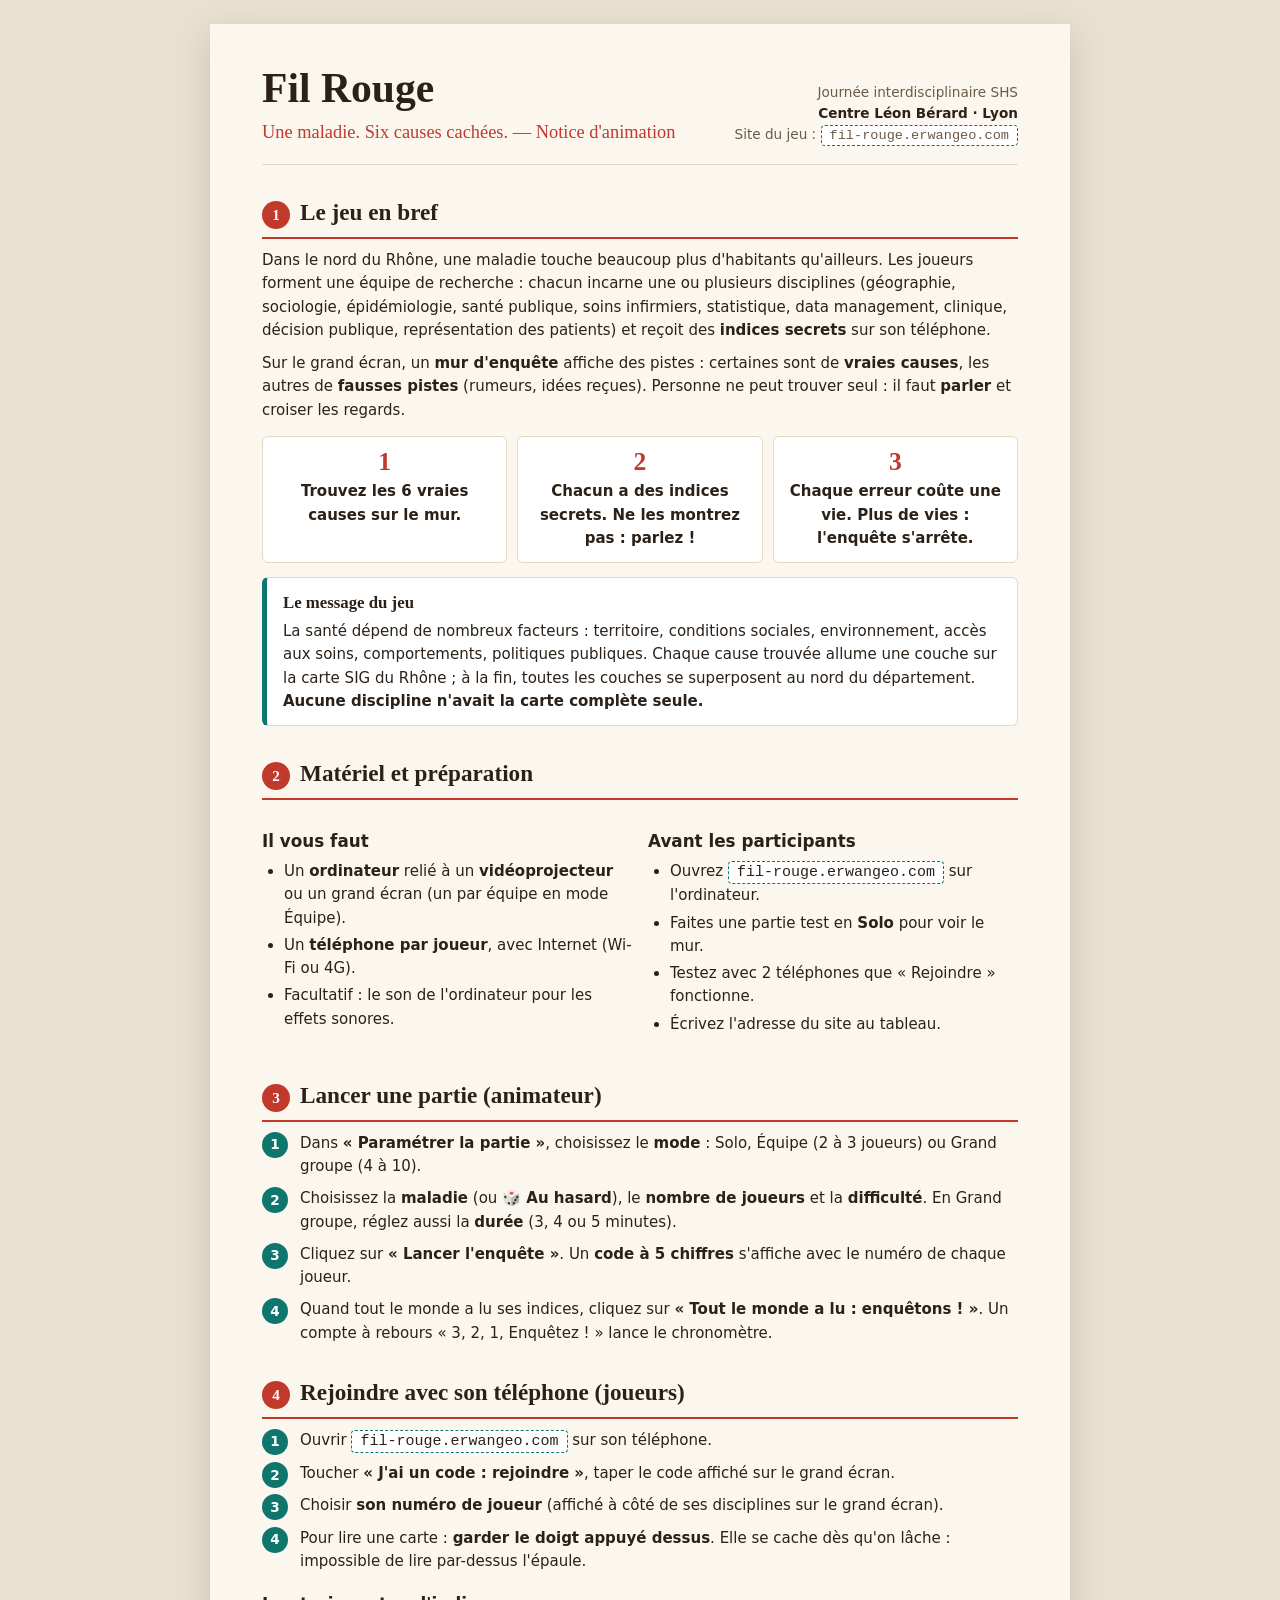
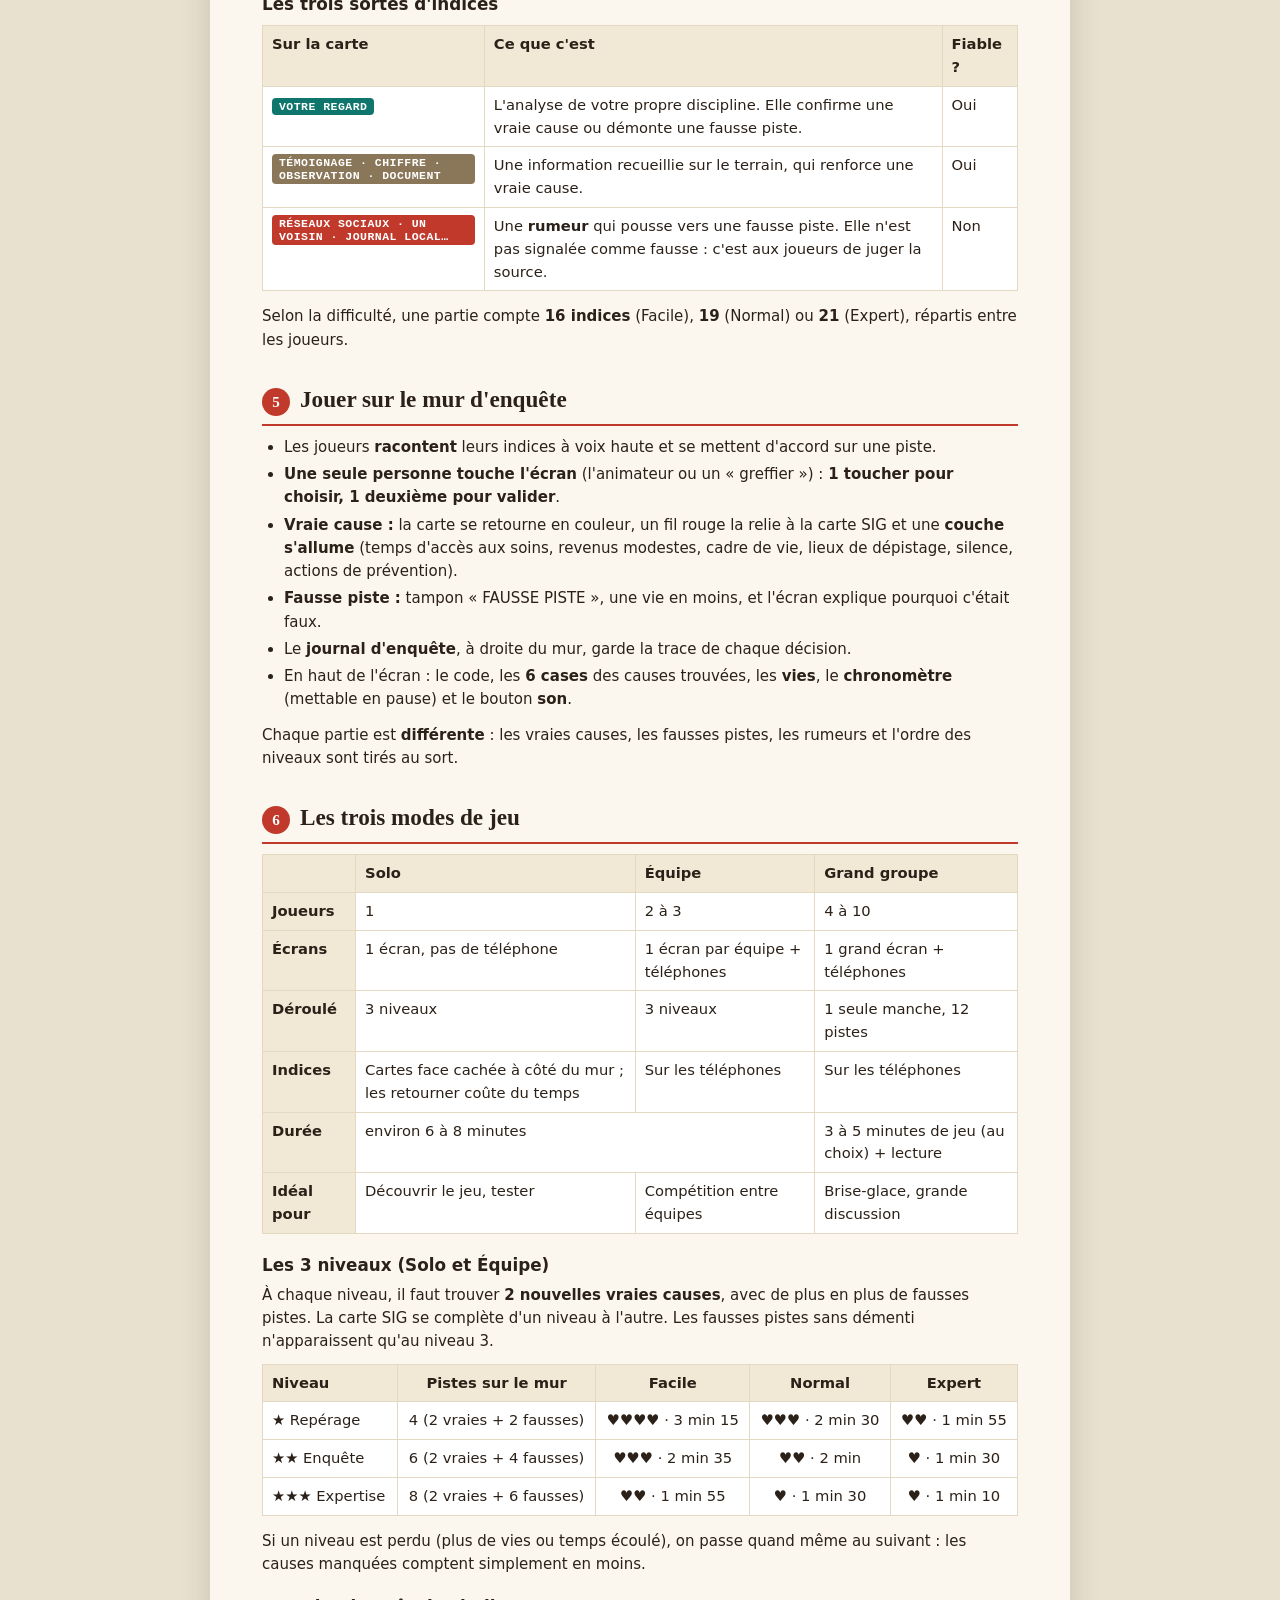
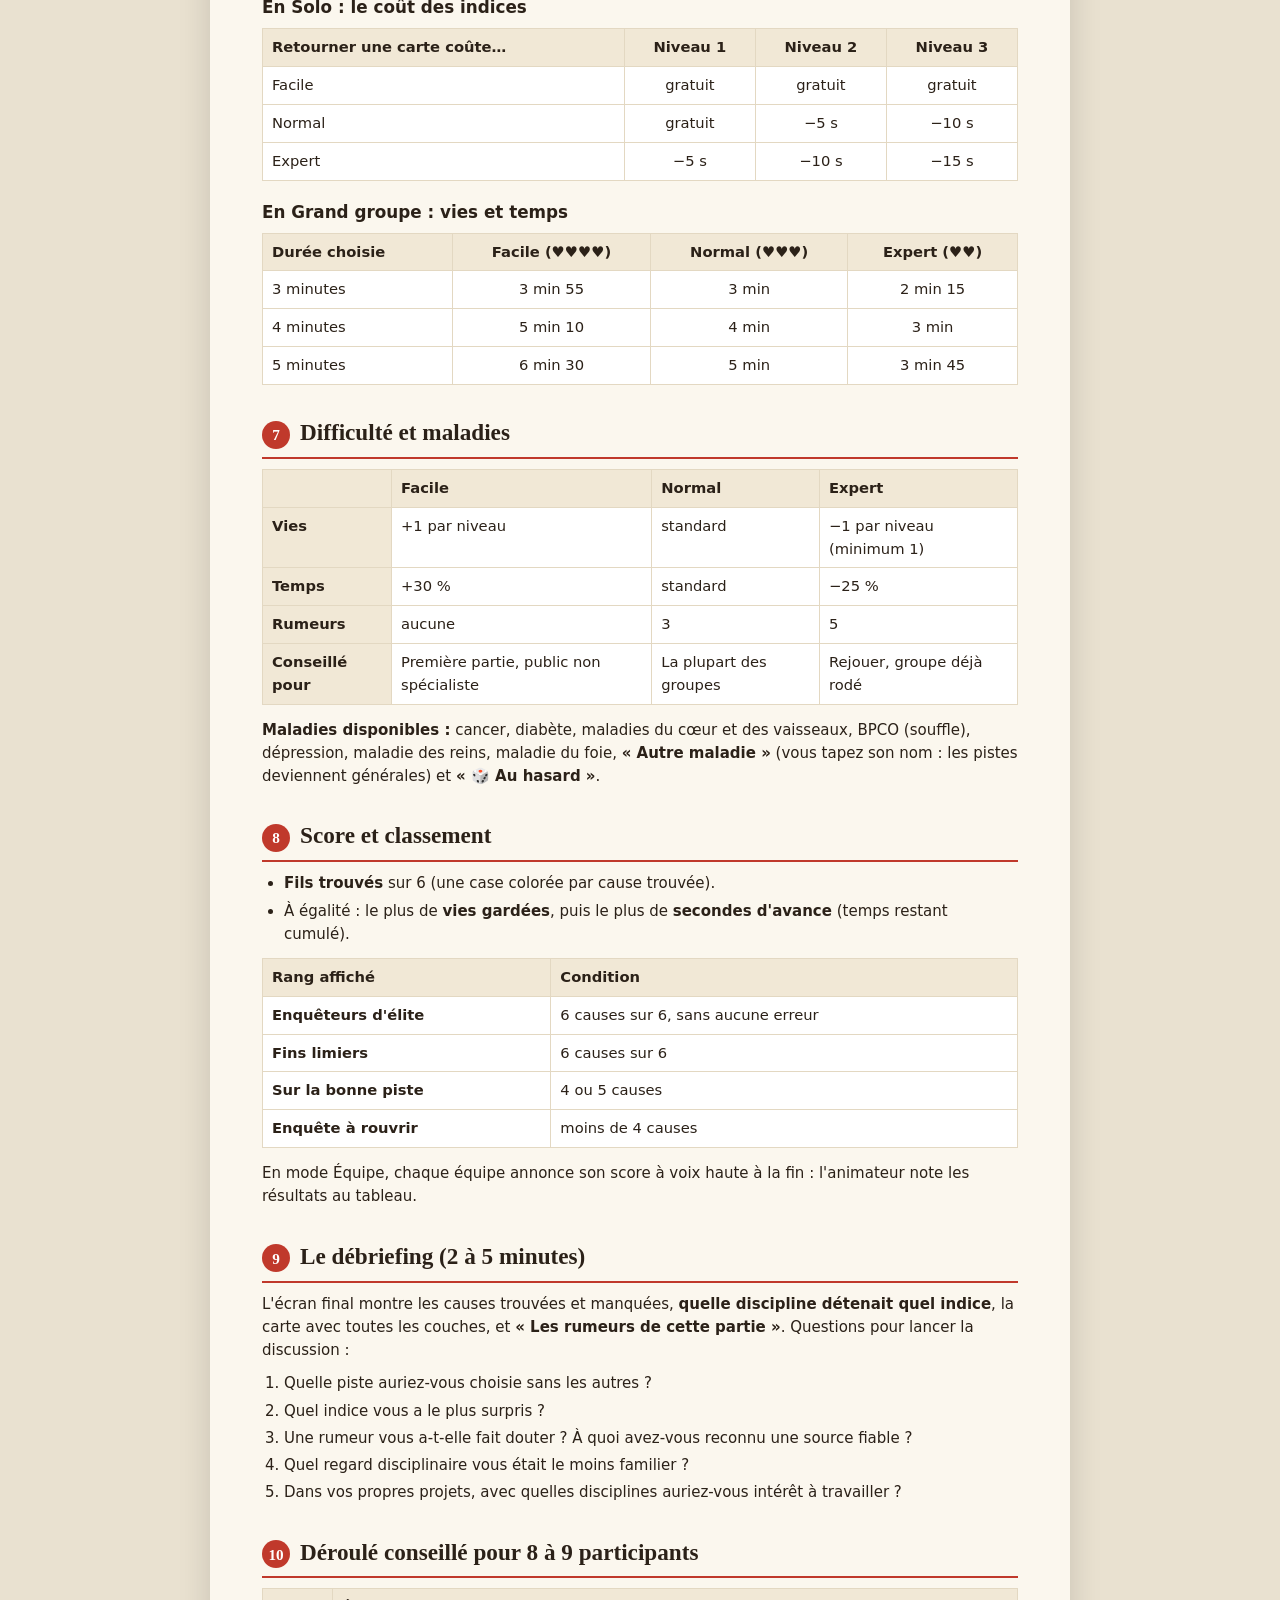
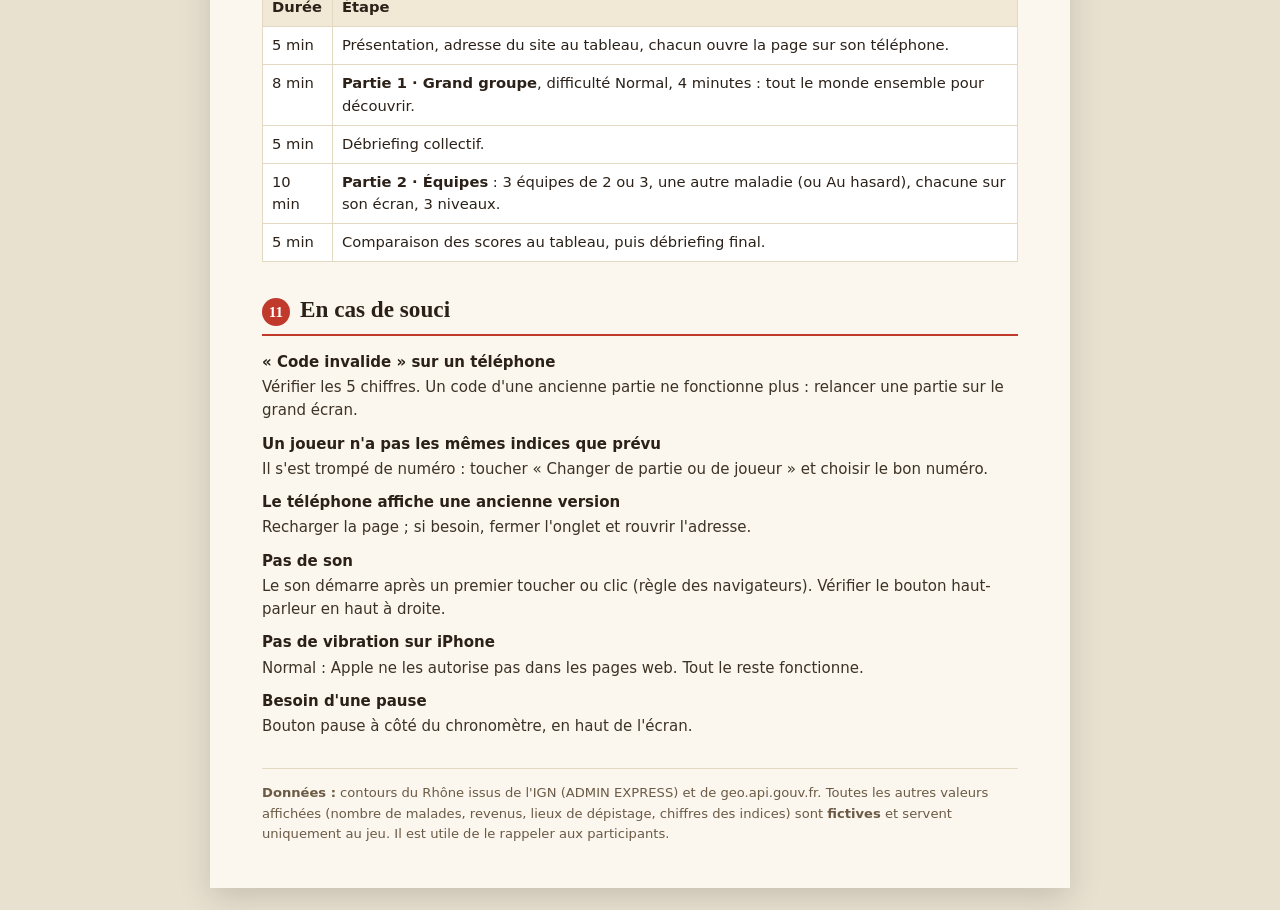
==== notice.html @ bdff65ef "Notice d'animation (HTML et PDF) Règles, modes de jeu, niveaux, difficulté, score, débriefing, dérou" ====
<!DOCTYPE html>
<html lang="fr">
<head>
<meta charset="UTF-8">
<meta name="viewport" content="width=device-width, initial-scale=1">
<title>Notice Fil Rouge</title>
<!-- Notice d'animation du jeu « Fil Rouge » : à lire à l'écran ou à imprimer (A4). -->
<style>
  :root{--paper:#fbf7ee;--ink:#2b2118;--soft:#6b5a45;--red:#c0392b;--teal:#0f766e;--line:#e3d8c2;
    --serif:Georgia,"Times New Roman",serif;--hand:"Segoe Print","Bradley Hand","Comic Sans MS",cursive}
  *{box-sizing:border-box}
  body{margin:0;background:#e9e1d0;color:var(--ink);font:15px/1.55 "Segoe UI",system-ui,-apple-system,Roboto,Arial,sans-serif}
  .page{max-width:860px;margin:24px auto;background:var(--paper);padding:44px 52px;box-shadow:0 10px 30px rgba(0,0,0,.15)}
  @media (max-width:700px){.page{margin:0;padding:24px 18px}}
  h1{font-family:var(--serif);font-size:2.6rem;line-height:1;margin:0}
  h2{font-family:var(--serif);font-size:1.45rem;margin:30px 0 10px;padding-bottom:6px;border-bottom:2px solid var(--red);display:flex;gap:10px;align-items:baseline}
  h2 .n{font-size:.95rem;color:#fff;background:var(--red);border-radius:50%;width:28px;height:28px;display:inline-grid;place-items:center;flex-shrink:0}
  h3{font-size:1.05rem;margin:18px 0 6px}
  p{margin:0 0 10px} ul,ol{margin:0 0 12px;padding-left:22px} li{margin-bottom:4px}
  .head{display:flex;justify-content:space-between;gap:20px;align-items:flex-end;border-bottom:1px solid var(--line);padding-bottom:18px}
  .sub{font-family:var(--hand);color:var(--red);font-size:1.15rem;margin-top:8px}
  .meta{text-align:right;font-size:.85rem;color:var(--soft)}
  .meta b{color:var(--ink)}
  .box{border:1px solid var(--line);border-left:5px solid var(--teal);background:#fff;border-radius:6px;padding:12px 16px;margin:12px 0}
  .box.red{border-left-color:var(--red)}
  .box b.t{display:block;font-family:var(--serif);font-size:1.05rem;margin-bottom:4px}
  .rules{display:grid;grid-template-columns:repeat(3,1fr);gap:10px;margin:14px 0}
  .rules div{background:#fff;border:1px solid var(--line);border-radius:6px;padding:12px;text-align:center;font-weight:600}
  .rules span{display:block;font-family:var(--serif);font-size:1.6rem;color:var(--red);line-height:1;margin-bottom:6px}
  @media (max-width:700px){.rules{grid-template-columns:1fr}}
  table{width:100%;border-collapse:collapse;margin:8px 0 14px;font-size:.92rem;background:#fff}
  th,td{border:1px solid var(--line);padding:7px 9px;text-align:left;vertical-align:top}
  th{background:#f1e8d6;font-weight:700}
  td.c,th.c{text-align:center}
  .tag{display:inline-block;font:700 .72rem Consolas,monospace;text-transform:uppercase;letter-spacing:.04em;padding:2px 7px;border-radius:4px;color:#fff;background:var(--teal)}
  .tag.r{background:var(--red)} .tag.g{background:#8a7658}
  .two{display:grid;grid-template-columns:1fr 1fr;gap:16px}
  @media (max-width:700px){.two{grid-template-columns:1fr}}
  .steps{counter-reset:s;list-style:none;padding:0}
  .steps li{counter-increment:s;position:relative;padding-left:38px;margin-bottom:9px}
  .steps li::before{content:counter(s);position:absolute;left:0;top:0;width:26px;height:26px;border-radius:50%;background:var(--teal);color:#fff;display:grid;place-items:center;font-weight:700;font-size:.85rem}
  .faq dt{font-weight:700;margin-top:10px} .faq dd{margin:2px 0 0 0;color:#3d3226}
  .foot{margin-top:30px;padding-top:14px;border-top:1px solid var(--line);font-size:.82rem;color:var(--soft)}
  .url{font-family:Consolas,monospace;background:#fff;border:1px dashed var(--teal);padding:2px 8px;border-radius:4px;white-space:nowrap}
  /* Impression A4 */
  @page{size:A4;margin:14mm}
  @media print{
    body{background:#fff;font-size:10.5pt}
    .page{box-shadow:none;margin:0;padding:0;max-width:none}
    h2{break-after:avoid} .box,table,.rules,.two>div,.steps li{break-inside:avoid}
    .pb{break-before:page}
  }
</style>
</head>
<body>
<div class="page">

  <div class="head">
    <div>
      <h1>Fil Rouge</h1>
      <div class="sub">Une maladie. Six causes cachées. — Notice d'animation</div>
    </div>
    <div class="meta">Journée interdisciplinaire SHS<br><b>Centre Léon Bérard · Lyon</b><br>
      Site du jeu : <span class="url">fil-rouge.erwangeo.com</span></div>
  </div>

  <!-- 1 -->
  <h2><span class="n">1</span>Le jeu en bref</h2>
  <p>Dans le nord du Rhône, une maladie touche beaucoup plus d'habitants qu'ailleurs. Les joueurs forment une équipe de recherche :
    chacun incarne une ou plusieurs disciplines (géographie, sociologie, épidémiologie, santé publique, soins infirmiers, statistique,
    data management, clinique, décision publique, représentation des patients) et reçoit des <b>indices secrets</b> sur son téléphone.</p>
  <p>Sur le grand écran, un <b>mur d'enquête</b> affiche des pistes : certaines sont de <b>vraies causes</b>, les autres de
    <b>fausses pistes</b> (rumeurs, idées reçues). Personne ne peut trouver seul : il faut <b>parler</b> et croiser les regards.</p>
  <div class="rules">
    <div><span>1</span>Trouvez les 6 vraies causes sur le mur.</div>
    <div><span>2</span>Chacun a des indices secrets. Ne les montrez pas : parlez !</div>
    <div><span>3</span>Chaque erreur coûte une vie. Plus de vies : l'enquête s'arrête.</div>
  </div>
  <div class="box"><b class="t">Le message du jeu</b>
    La santé dépend de nombreux facteurs : territoire, conditions sociales, environnement, accès aux soins, comportements,
    politiques publiques. Chaque cause trouvée allume une couche sur la carte SIG du Rhône ; à la fin, toutes les couches se
    superposent au nord du département. <b>Aucune discipline n'avait la carte complète seule.</b></div>

  <!-- 2 -->
  <h2><span class="n">2</span>Matériel et préparation</h2>
  <div class="two">
    <div>
      <h3>Il vous faut</h3>
      <ul>
        <li>Un <b>ordinateur</b> relié à un <b>vidéoprojecteur</b> ou un grand écran (un par équipe en mode Équipe).</li>
        <li>Un <b>téléphone par joueur</b>, avec Internet (Wi-Fi ou 4G).</li>
        <li>Facultatif : le son de l'ordinateur pour les effets sonores.</li>
      </ul>
    </div>
    <div>
      <h3>Avant les participants</h3>
      <ul>
        <li>Ouvrez <span class="url">fil-rouge.erwangeo.com</span> sur l'ordinateur.</li>
        <li>Faites une partie test en <b>Solo</b> pour voir le mur.</li>
        <li>Testez avec 2 téléphones que « Rejoindre » fonctionne.</li>
        <li>Écrivez l'adresse du site au tableau.</li>
      </ul>
    </div>
  </div>

  <!-- 3 -->
  <h2><span class="n">3</span>Lancer une partie (animateur)</h2>
  <ol class="steps">
    <li>Dans <b>« Paramétrer la partie »</b>, choisissez le <b>mode</b> : Solo, Équipe (2 à 3 joueurs) ou Grand groupe (4 à 10).</li>
    <li>Choisissez la <b>maladie</b> (ou <b>🎲 Au hasard</b>), le <b>nombre de joueurs</b> et la <b>difficulté</b>.
      En Grand groupe, réglez aussi la <b>durée</b> (3, 4 ou 5 minutes).</li>
    <li>Cliquez sur <b>« Lancer l'enquête »</b>. Un <b>code à 5 chiffres</b> s'affiche avec le numéro de chaque joueur.</li>
    <li>Quand tout le monde a lu ses indices, cliquez sur <b>« Tout le monde a lu : enquêtons ! »</b>. Un compte à rebours
      « 3, 2, 1, Enquêtez ! » lance le chronomètre.</li>
  </ol>

  <!-- 4 -->
  <h2><span class="n">4</span>Rejoindre avec son téléphone (joueurs)</h2>
  <ol class="steps">
    <li>Ouvrir <span class="url">fil-rouge.erwangeo.com</span> sur son téléphone.</li>
    <li>Toucher <b>« J'ai un code : rejoindre »</b>, taper le code affiché sur le grand écran.</li>
    <li>Choisir <b>son numéro de joueur</b> (affiché à côté de ses disciplines sur le grand écran).</li>
    <li>Pour lire une carte : <b>garder le doigt appuyé dessus</b>. Elle se cache dès qu'on lâche : impossible de lire par-dessus l'épaule.</li>
  </ol>
  <h3>Les trois sortes d'indices</h3>
  <table>
    <tr><th>Sur la carte</th><th>Ce que c'est</th><th>Fiable ?</th></tr>
    <tr><td><span class="tag">Votre regard</span></td><td>L'analyse de votre propre discipline. Elle confirme une vraie cause ou démonte une fausse piste.</td><td>Oui</td></tr>
    <tr><td><span class="tag g">Témoignage · Chiffre · Observation · Document</span></td><td>Une information recueillie sur le terrain, qui renforce une vraie cause.</td><td>Oui</td></tr>
    <tr><td><span class="tag r">Réseaux sociaux · Un voisin · Journal local…</span></td><td>Une <b>rumeur</b> qui pousse vers une fausse piste. Elle n'est pas signalée comme fausse : c'est aux joueurs de juger la source.</td><td>Non</td></tr>
  </table>
  <p>Selon la difficulté, une partie compte <b>16 indices</b> (Facile), <b>19</b> (Normal) ou <b>21</b> (Expert), répartis entre les joueurs.</p>

  <!-- 5 -->
  <h2 class="pb"><span class="n">5</span>Jouer sur le mur d'enquête</h2>
  <ul>
    <li>Les joueurs <b>racontent</b> leurs indices à voix haute et se mettent d'accord sur une piste.</li>
    <li><b>Une seule personne touche l'écran</b> (l'animateur ou un « greffier ») : <b>1 toucher pour choisir, 1 deuxième pour valider</b>.</li>
    <li><b>Vraie cause :</b> la carte se retourne en couleur, un fil rouge la relie à la carte SIG et une <b>couche s'allume</b>
      (temps d'accès aux soins, revenus modestes, cadre de vie, lieux de dépistage, silence, actions de prévention).</li>
    <li><b>Fausse piste :</b> tampon « FAUSSE PISTE », une vie en moins, et l'écran explique pourquoi c'était faux.</li>
    <li>Le <b>journal d'enquête</b>, à droite du mur, garde la trace de chaque décision.</li>
    <li>En haut de l'écran : le code, les <b>6 cases</b> des causes trouvées, les <b>vies</b>, le <b>chronomètre</b> (mettable en pause) et le bouton <b>son</b>.</li>
  </ul>
  <p>Chaque partie est <b>différente</b> : les vraies causes, les fausses pistes, les rumeurs et l'ordre des niveaux sont tirés au sort.</p>

  <!-- 6 -->
  <h2><span class="n">6</span>Les trois modes de jeu</h2>
  <table>
    <tr><th></th><th>Solo</th><th>Équipe</th><th>Grand groupe</th></tr>
    <tr><th>Joueurs</th><td>1</td><td>2 à 3</td><td>4 à 10</td></tr>
    <tr><th>Écrans</th><td>1 écran, pas de téléphone</td><td>1 écran par équipe + téléphones</td><td>1 grand écran + téléphones</td></tr>
    <tr><th>Déroulé</th><td>3 niveaux</td><td>3 niveaux</td><td>1 seule manche, 12 pistes</td></tr>
    <tr><th>Indices</th><td>Cartes face cachée à côté du mur ; les retourner coûte du temps</td><td>Sur les téléphones</td><td>Sur les téléphones</td></tr>
    <tr><th>Durée</th><td colspan="2">environ 6 à 8 minutes</td><td>3 à 5 minutes de jeu (au choix) + lecture</td></tr>
    <tr><th>Idéal pour</th><td>Découvrir le jeu, tester</td><td>Compétition entre équipes</td><td>Brise-glace, grande discussion</td></tr>
  </table>

  <h3>Les 3 niveaux (Solo et Équipe)</h3>
  <p>À chaque niveau, il faut trouver <b>2 nouvelles vraies causes</b>, avec de plus en plus de fausses pistes. La carte SIG se complète d'un niveau à l'autre.
    Les fausses pistes sans démenti n'apparaissent qu'au niveau 3.</p>
  <table>
    <tr><th>Niveau</th><th class="c">Pistes sur le mur</th><th class="c">Facile</th><th class="c">Normal</th><th class="c">Expert</th></tr>
    <tr><td>★ Repérage</td><td class="c">4 (2 vraies + 2 fausses)</td><td class="c">♥♥♥♥ · 3 min 15</td><td class="c">♥♥♥ · 2 min 30</td><td class="c">♥♥ · 1 min 55</td></tr>
    <tr><td>★★ Enquête</td><td class="c">6 (2 vraies + 4 fausses)</td><td class="c">♥♥♥ · 2 min 35</td><td class="c">♥♥ · 2 min</td><td class="c">♥ · 1 min 30</td></tr>
    <tr><td>★★★ Expertise</td><td class="c">8 (2 vraies + 6 fausses)</td><td class="c">♥♥ · 1 min 55</td><td class="c">♥ · 1 min 30</td><td class="c">♥ · 1 min 10</td></tr>
  </table>
  <p>Si un niveau est perdu (plus de vies ou temps écoulé), on passe quand même au suivant : les causes manquées comptent simplement en moins.</p>

  <h3>En Solo : le coût des indices</h3>
  <table>
    <tr><th>Retourner une carte coûte…</th><th class="c">Niveau 1</th><th class="c">Niveau 2</th><th class="c">Niveau 3</th></tr>
    <tr><td>Facile</td><td class="c">gratuit</td><td class="c">gratuit</td><td class="c">gratuit</td></tr>
    <tr><td>Normal</td><td class="c">gratuit</td><td class="c">−5 s</td><td class="c">−10 s</td></tr>
    <tr><td>Expert</td><td class="c">−5 s</td><td class="c">−10 s</td><td class="c">−15 s</td></tr>
  </table>

  <h3>En Grand groupe : vies et temps</h3>
  <table>
    <tr><th>Durée choisie</th><th class="c">Facile (♥♥♥♥)</th><th class="c">Normal (♥♥♥)</th><th class="c">Expert (♥♥)</th></tr>
    <tr><td>3 minutes</td><td class="c">3 min 55</td><td class="c">3 min</td><td class="c">2 min 15</td></tr>
    <tr><td>4 minutes</td><td class="c">5 min 10</td><td class="c">4 min</td><td class="c">3 min</td></tr>
    <tr><td>5 minutes</td><td class="c">6 min 30</td><td class="c">5 min</td><td class="c">3 min 45</td></tr>
  </table>

  <!-- 7 -->
  <h2 class="pb"><span class="n">7</span>Difficulté et maladies</h2>
  <table>
    <tr><th></th><th>Facile</th><th>Normal</th><th>Expert</th></tr>
    <tr><th>Vies</th><td>+1 par niveau</td><td>standard</td><td>−1 par niveau (minimum 1)</td></tr>
    <tr><th>Temps</th><td>+30 %</td><td>standard</td><td>−25 %</td></tr>
    <tr><th>Rumeurs</th><td>aucune</td><td>3</td><td>5</td></tr>
    <tr><th>Conseillé pour</th><td>Première partie, public non spécialiste</td><td>La plupart des groupes</td><td>Rejouer, groupe déjà rodé</td></tr>
  </table>
  <p><b>Maladies disponibles :</b> cancer, diabète, maladies du cœur et des vaisseaux, BPCO (souffle), dépression, maladie des reins,
    maladie du foie, <b>« Autre maladie »</b> (vous tapez son nom : les pistes deviennent générales) et <b>« 🎲 Au hasard »</b>.</p>

  <!-- 8 -->
  <h2><span class="n">8</span>Score et classement</h2>
  <ul>
    <li><b>Fils trouvés</b> sur 6 (une case colorée par cause trouvée).</li>
    <li>À égalité : le plus de <b>vies gardées</b>, puis le plus de <b>secondes d'avance</b> (temps restant cumulé).</li>
  </ul>
  <table>
    <tr><th>Rang affiché</th><th>Condition</th></tr>
    <tr><td><b>Enquêteurs d'élite</b></td><td>6 causes sur 6, sans aucune erreur</td></tr>
    <tr><td><b>Fins limiers</b></td><td>6 causes sur 6</td></tr>
    <tr><td><b>Sur la bonne piste</b></td><td>4 ou 5 causes</td></tr>
    <tr><td><b>Enquête à rouvrir</b></td><td>moins de 4 causes</td></tr>
  </table>
  <p>En mode Équipe, chaque équipe annonce son score à voix haute à la fin : l'animateur note les résultats au tableau.</p>

  <!-- 9 -->
  <h2><span class="n">9</span>Le débriefing (2 à 5 minutes)</h2>
  <p>L'écran final montre les causes trouvées et manquées, <b>quelle discipline détenait quel indice</b>, la carte avec toutes les couches,
    et <b>« Les rumeurs de cette partie »</b>. Questions pour lancer la discussion :</p>
  <ol>
    <li>Quelle piste auriez-vous choisie sans les autres ?</li>
    <li>Quel indice vous a le plus surpris ?</li>
    <li>Une rumeur vous a-t-elle fait douter ? À quoi avez-vous reconnu une source fiable ?</li>
    <li>Quel regard disciplinaire vous était le moins familier ?</li>
    <li>Dans vos propres projets, avec quelles disciplines auriez-vous intérêt à travailler ?</li>
  </ol>

  <!-- 10 -->
  <h2><span class="n">10</span>Déroulé conseillé pour 8 à 9 participants</h2>
  <table>
    <tr><th>Durée</th><th>Étape</th></tr>
    <tr><td>5 min</td><td>Présentation, adresse du site au tableau, chacun ouvre la page sur son téléphone.</td></tr>
    <tr><td>8 min</td><td><b>Partie 1 · Grand groupe</b>, difficulté Normal, 4 minutes : tout le monde ensemble pour découvrir.</td></tr>
    <tr><td>5 min</td><td>Débriefing collectif.</td></tr>
    <tr><td>10 min</td><td><b>Partie 2 · Équipes</b> : 3 équipes de 2 ou 3, une autre maladie (ou Au hasard), chacune sur son écran, 3 niveaux.</td></tr>
    <tr><td>5 min</td><td>Comparaison des scores au tableau, puis débriefing final.</td></tr>
  </table>

  <!-- 11 -->
  <h2><span class="n">11</span>En cas de souci</h2>
  <dl class="faq">
    <dt>« Code invalide » sur un téléphone</dt>
    <dd>Vérifier les 5 chiffres. Un code d'une ancienne partie ne fonctionne plus : relancer une partie sur le grand écran.</dd>
    <dt>Un joueur n'a pas les mêmes indices que prévu</dt>
    <dd>Il s'est trompé de numéro : toucher « Changer de partie ou de joueur » et choisir le bon numéro.</dd>
    <dt>Le téléphone affiche une ancienne version</dt>
    <dd>Recharger la page ; si besoin, fermer l'onglet et rouvrir l'adresse.</dd>
    <dt>Pas de son</dt>
    <dd>Le son démarre après un premier toucher ou clic (règle des navigateurs). Vérifier le bouton haut-parleur en haut à droite.</dd>
    <dt>Pas de vibration sur iPhone</dt>
    <dd>Normal : Apple ne les autorise pas dans les pages web. Tout le reste fonctionne.</dd>
    <dt>Besoin d'une pause</dt>
    <dd>Bouton pause à côté du chronomètre, en haut de l'écran.</dd>
  </dl>

  <div class="foot">
    <b>Données :</b> contours du Rhône issus de l'IGN (ADMIN EXPRESS) et de geo.api.gouv.fr. Toutes les autres valeurs affichées
    (nombre de malades, revenus, lieux de dépistage, chiffres des indices) sont <b>fictives</b> et servent uniquement au jeu.
    Il est utile de le rappeler aux participants.
  </div>
</div>
</body>
</html>
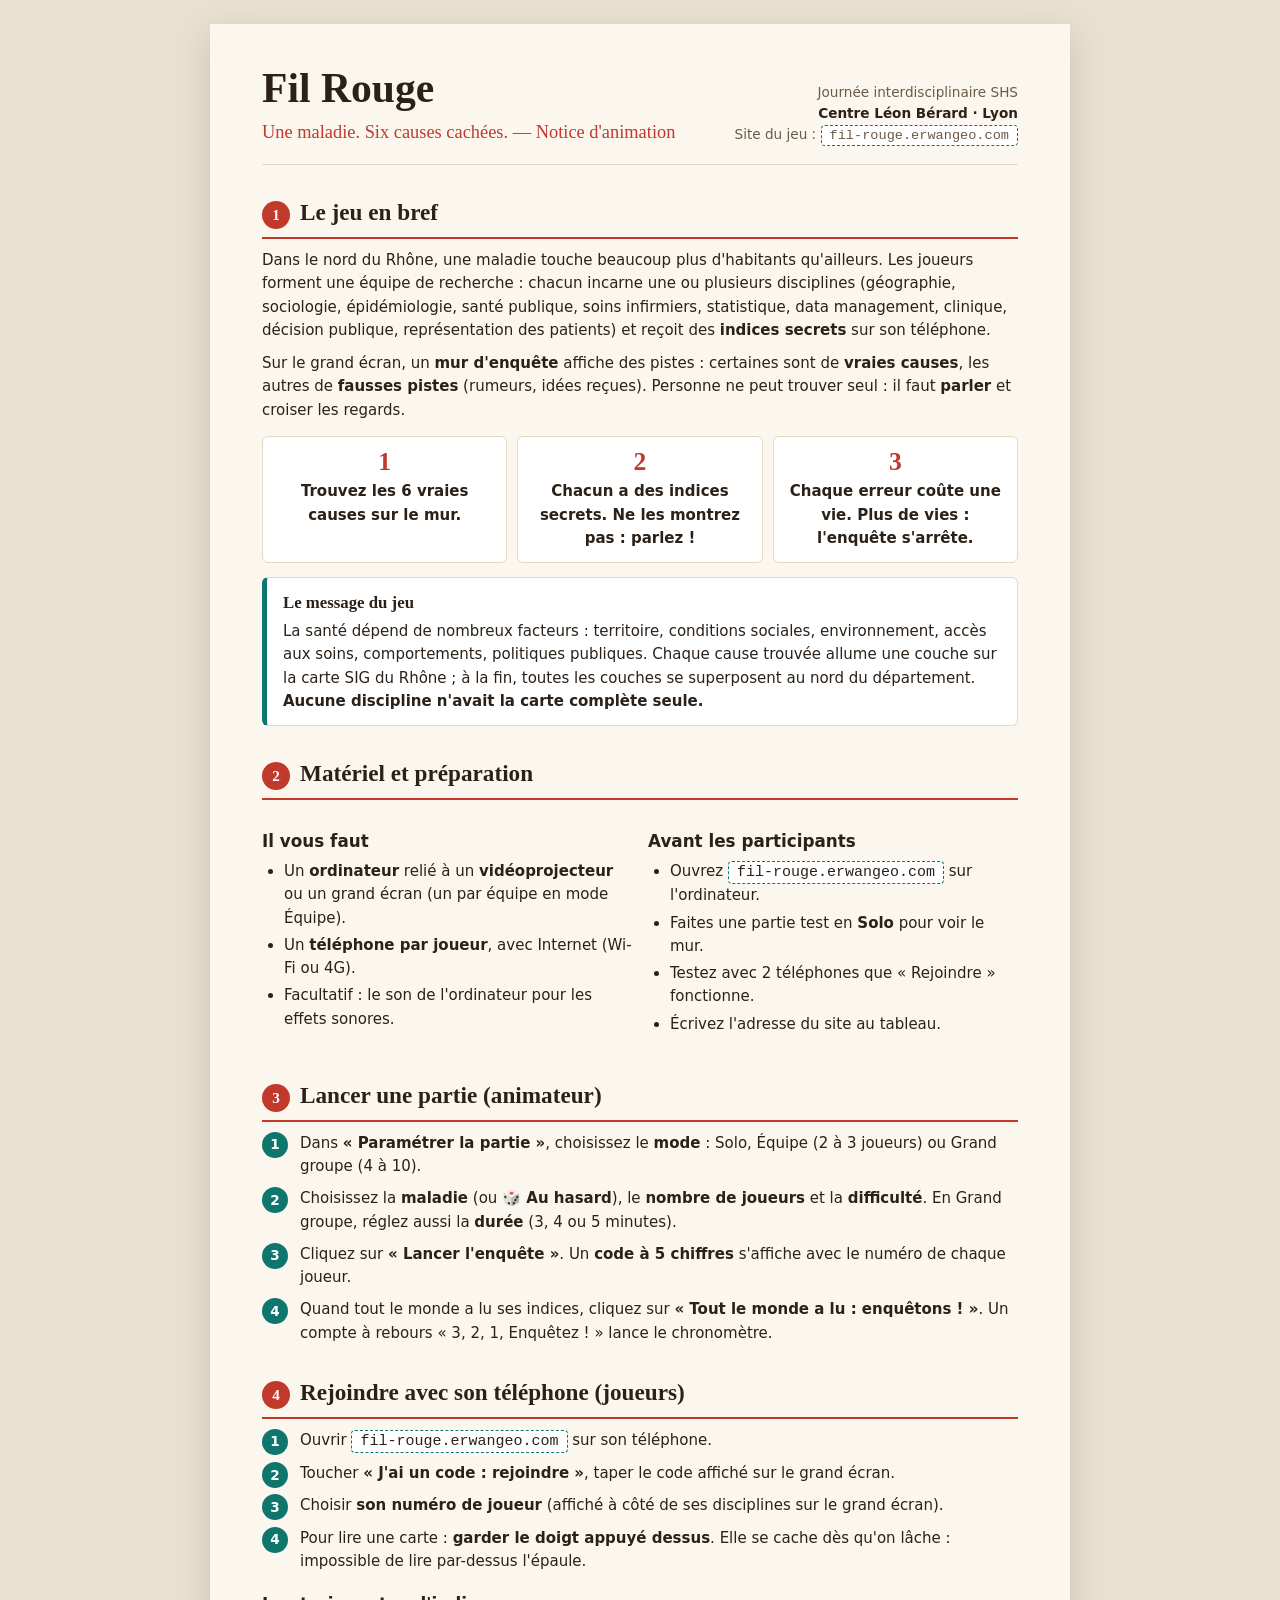
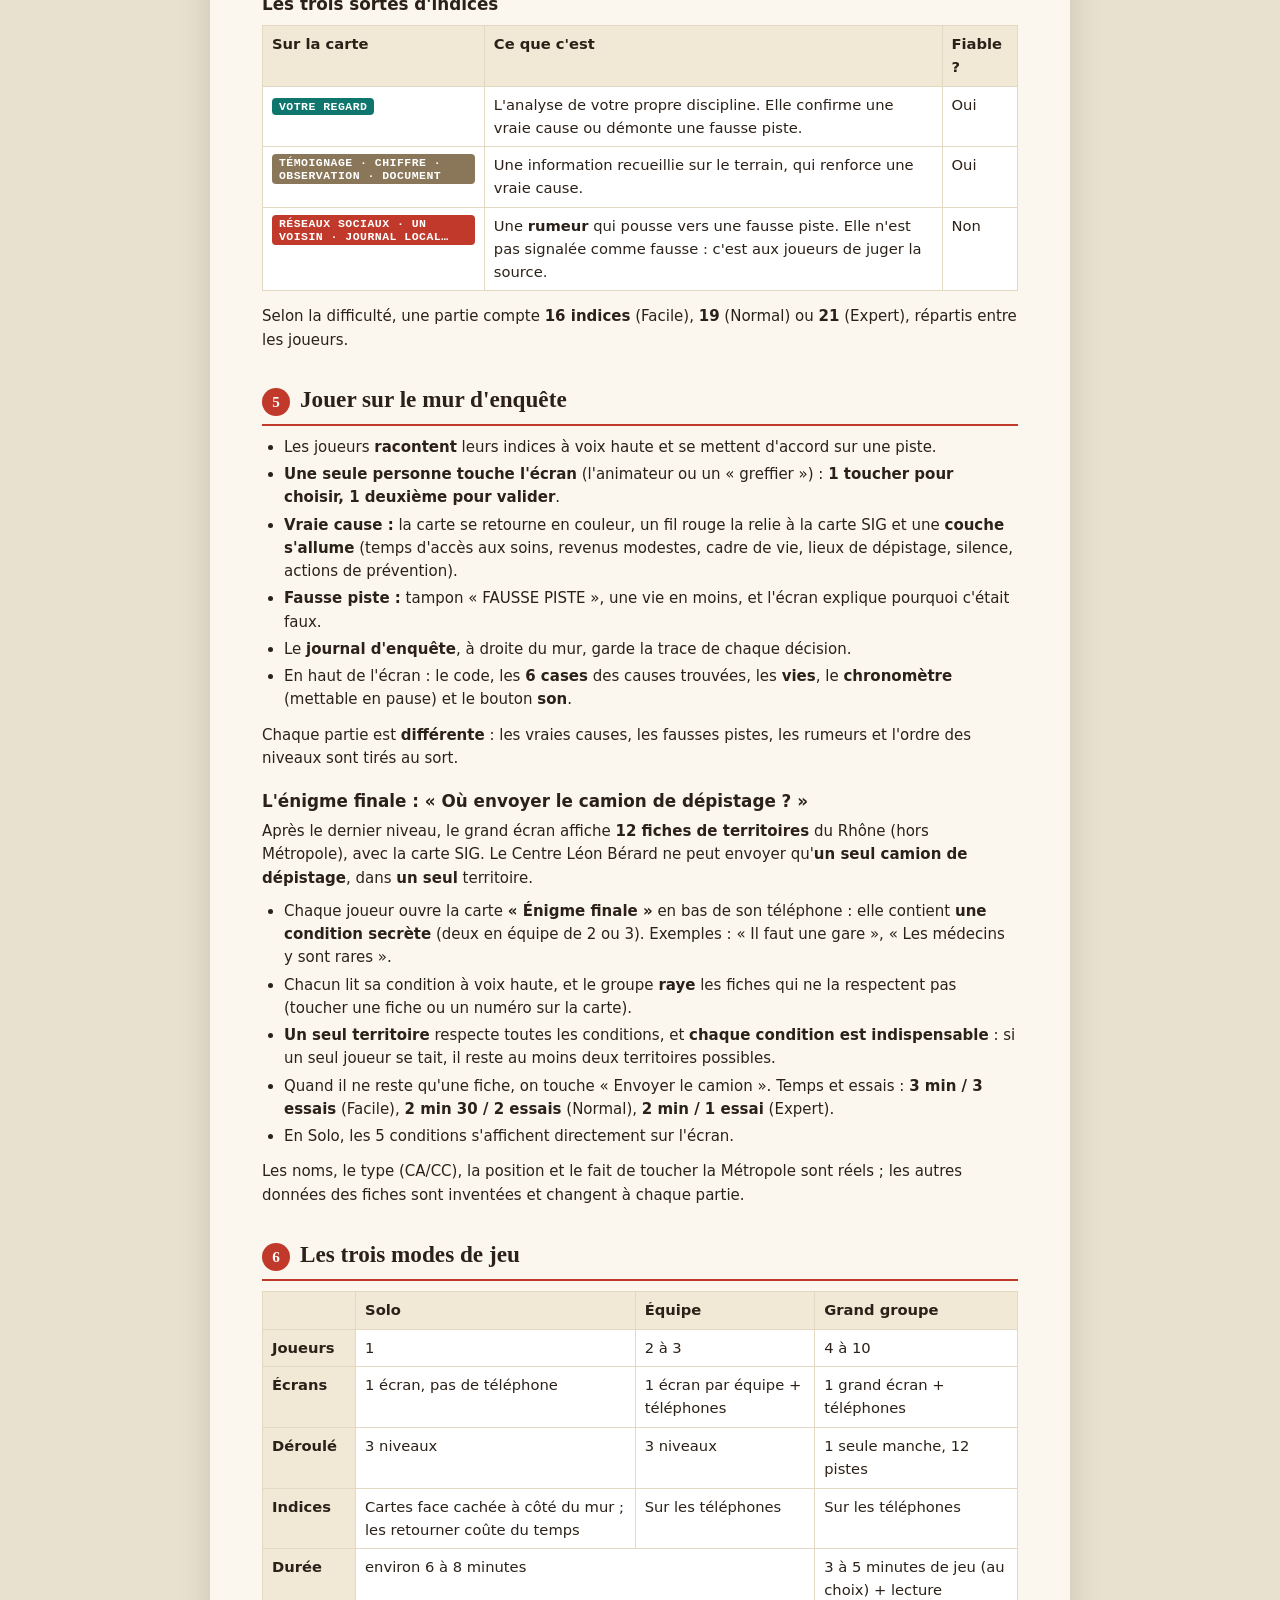
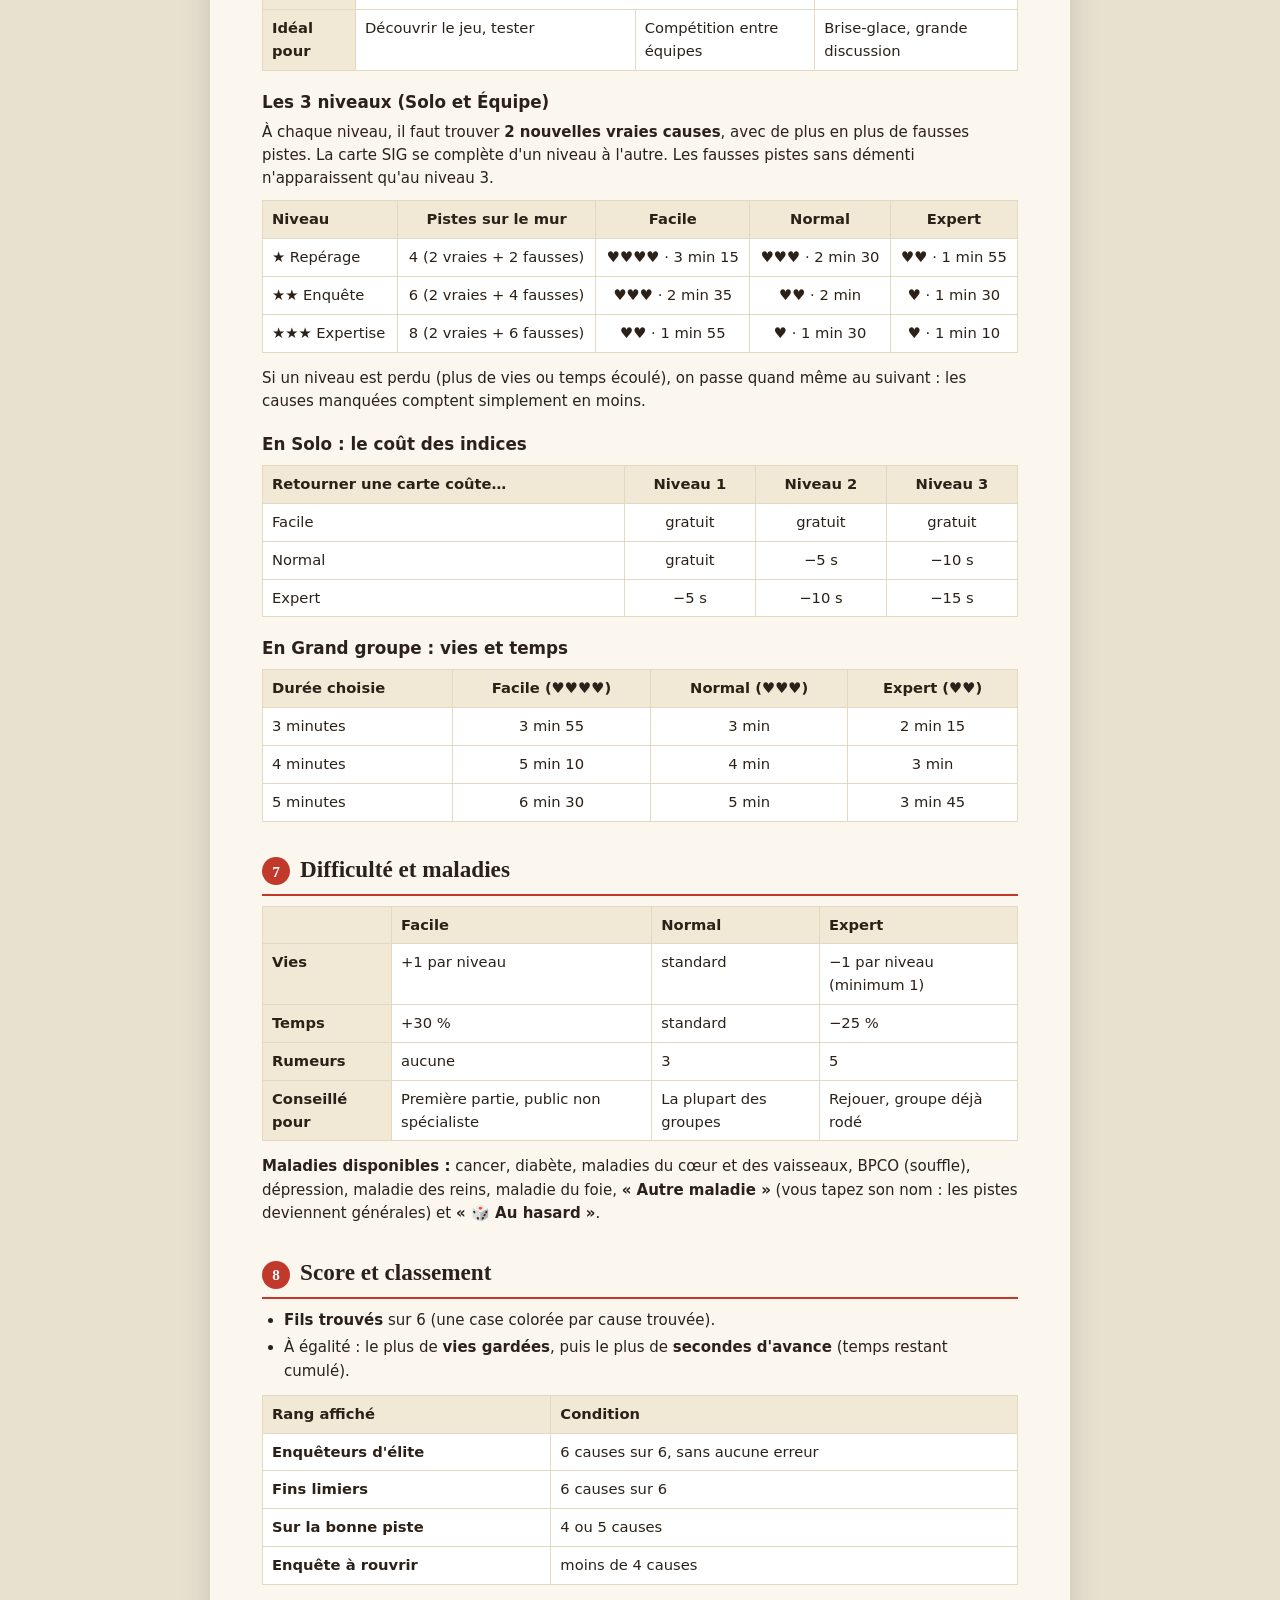
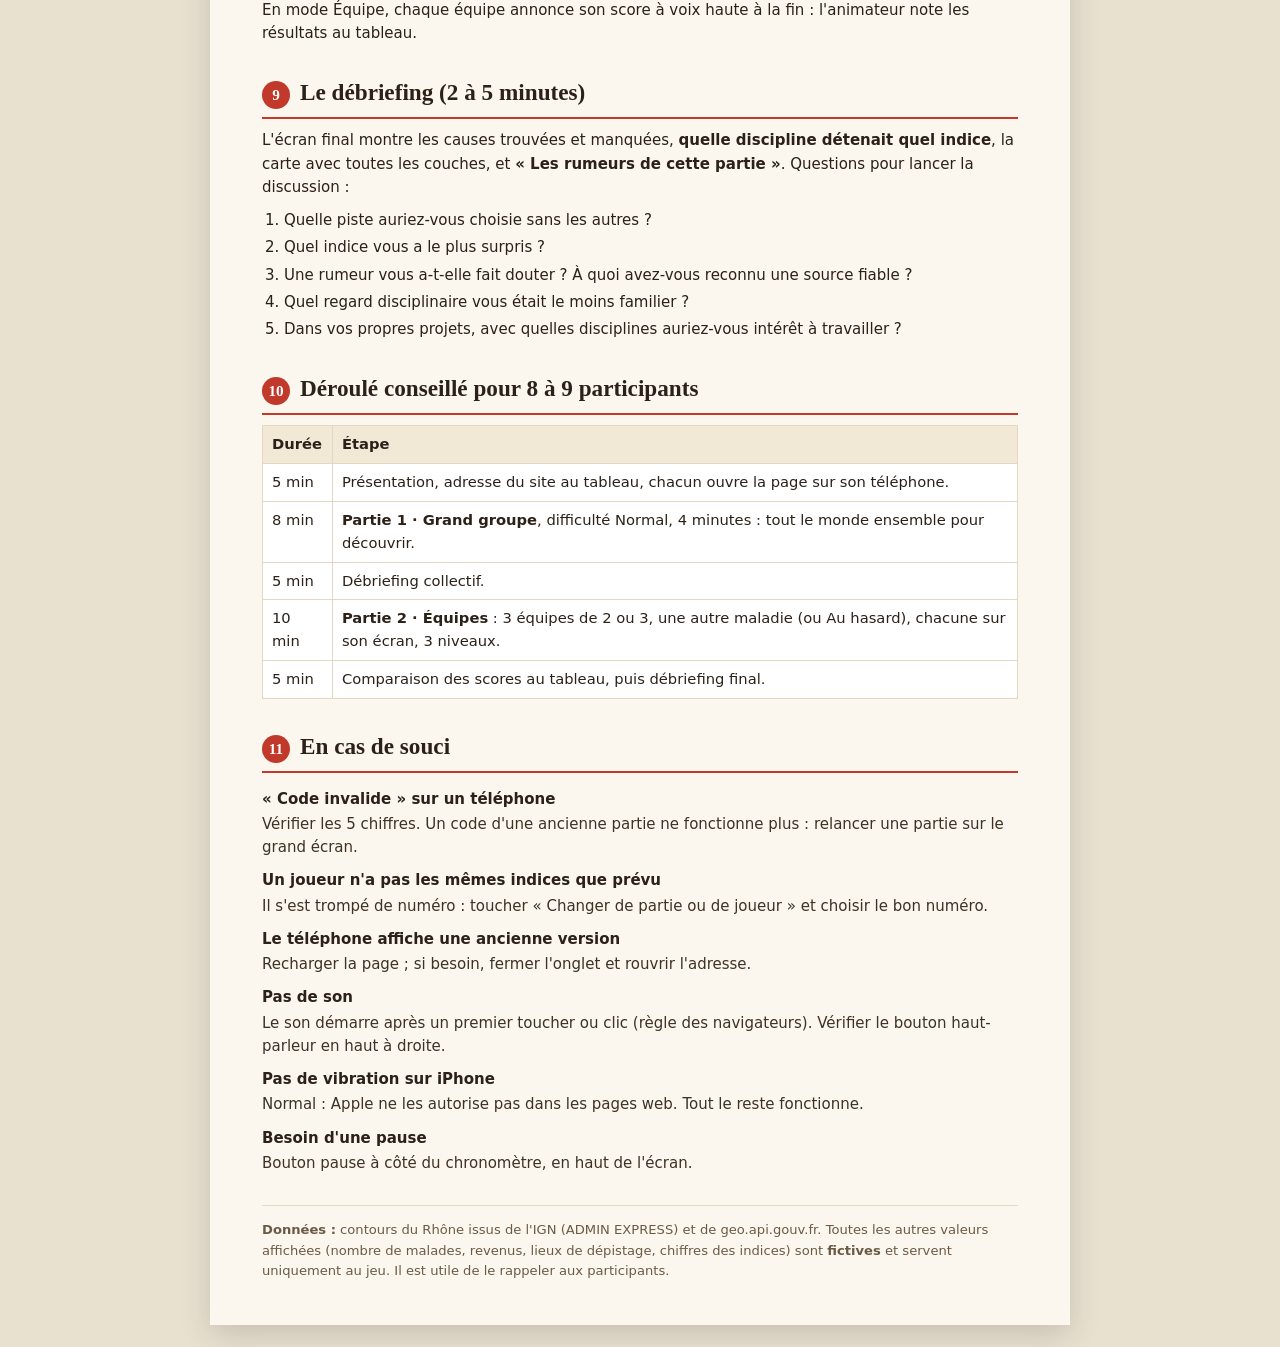
==== commit d628006d: "Énigme finale collective : une condition par joueur, toutes indispensables Co-Authored-By: Claude Op" ====
--- a/notice.html
+++ b/notice.html
@@ -144,6 +144,21 @@
   </ul>
   <p>Chaque partie est <b>différente</b> : les vraies causes, les fausses pistes, les rumeurs et l'ordre des niveaux sont tirés au sort.</p>
 
+  <h3>L'énigme finale : « Où envoyer le camion de dépistage ? »</h3>
+  <p>Après le dernier niveau, le grand écran affiche <b>12 fiches de territoires</b> du Rhône (hors Métropole), avec la carte SIG.
+    Le Centre Léon Bérard ne peut envoyer qu'<b>un seul camion de dépistage</b>, dans <b>un seul</b> territoire.</p>
+  <ul>
+    <li>Chaque joueur ouvre la carte <b>« Énigme finale »</b> en bas de son téléphone : elle contient <b>une condition secrète</b>
+      (deux en équipe de 2 ou 3). Exemples : « Il faut une gare », « Les médecins y sont rares ».</li>
+    <li>Chacun lit sa condition à voix haute, et le groupe <b>raye</b> les fiches qui ne la respectent pas (toucher une fiche ou un numéro sur la carte).</li>
+    <li><b>Un seul territoire</b> respecte toutes les conditions, et <b>chaque condition est indispensable</b> :
+      si un seul joueur se tait, il reste au moins deux territoires possibles.</li>
+    <li>Quand il ne reste qu'une fiche, on touche « Envoyer le camion ». Temps et essais : <b>3 min / 3 essais</b> (Facile),
+      <b>2 min 30 / 2 essais</b> (Normal), <b>2 min / 1 essai</b> (Expert).</li>
+    <li>En Solo, les 5 conditions s'affichent directement sur l'écran.</li>
+  </ul>
+  <p class="small">Les noms, le type (CA/CC), la position et le fait de toucher la Métropole sont réels ; les autres données des fiches sont inventées et changent à chaque partie.</p>
+
   <!-- 6 -->
   <h2><span class="n">6</span>Les trois modes de jeu</h2>
   <table>
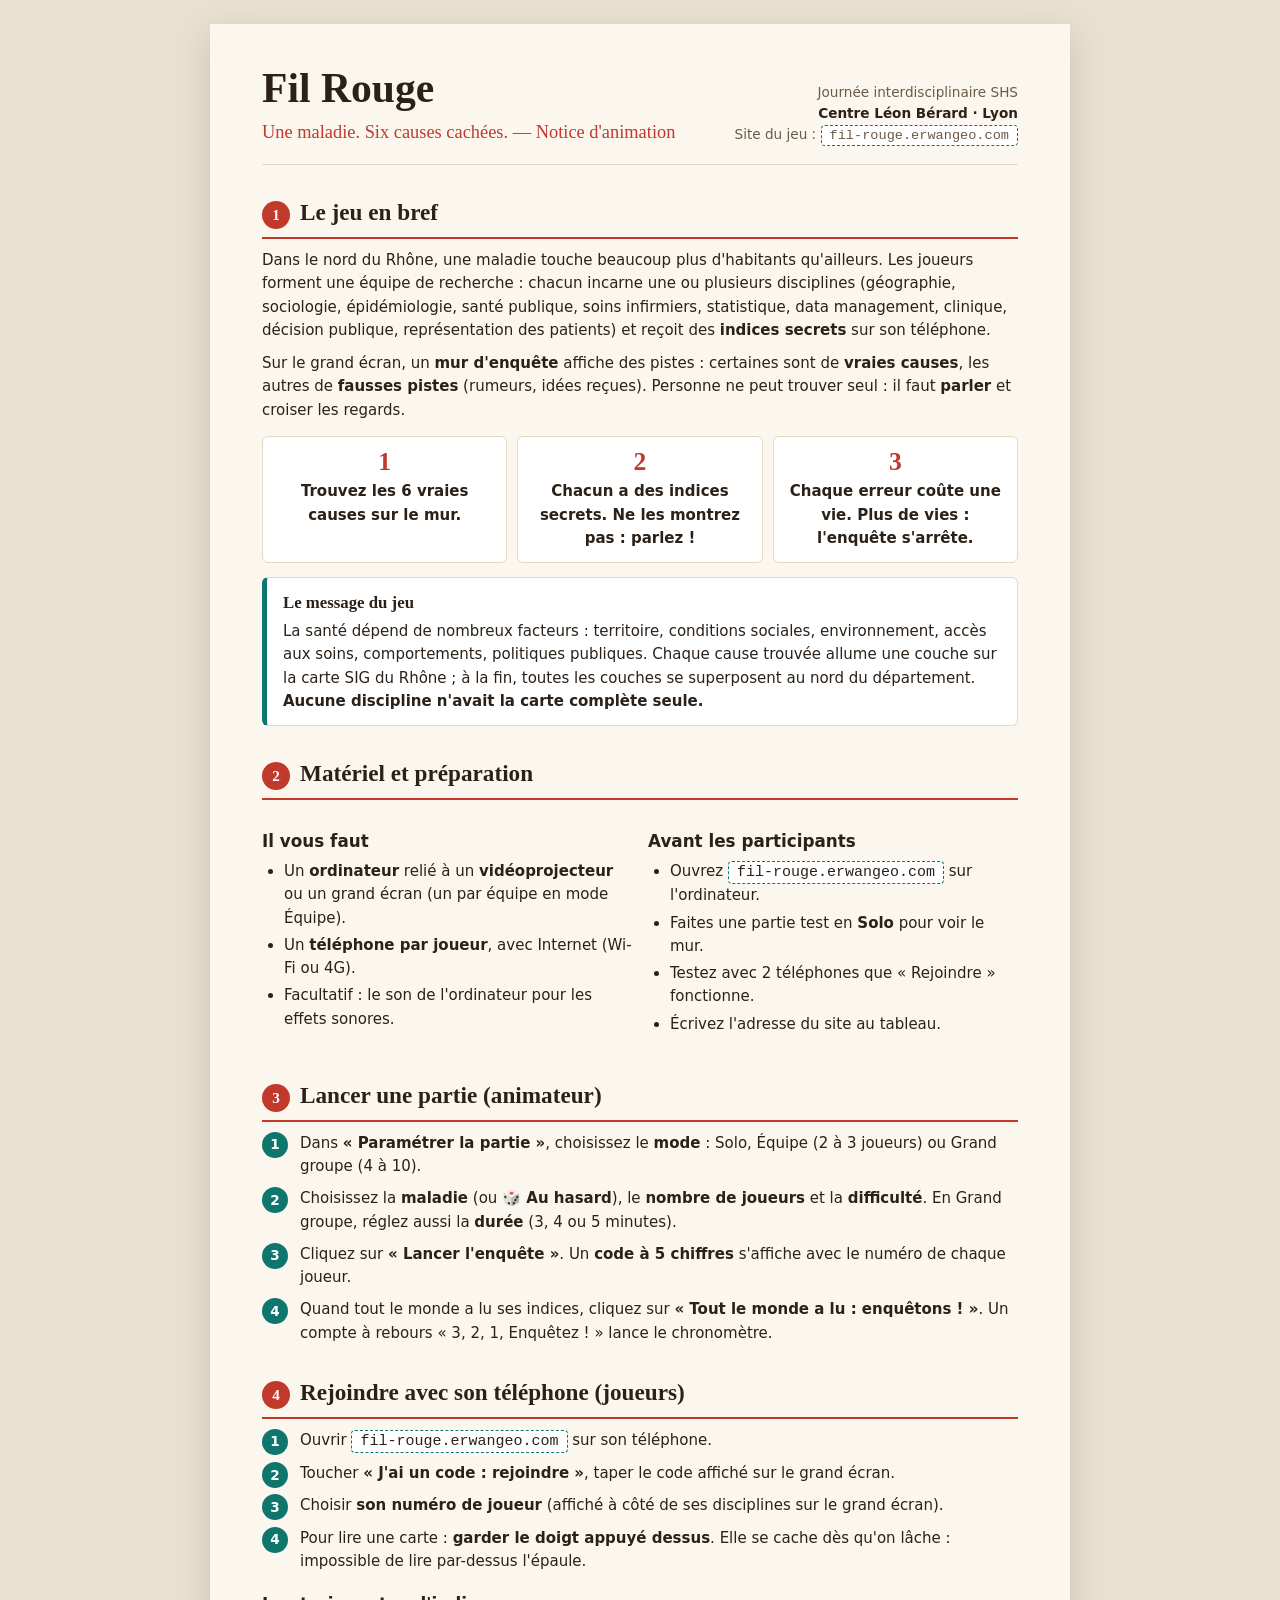
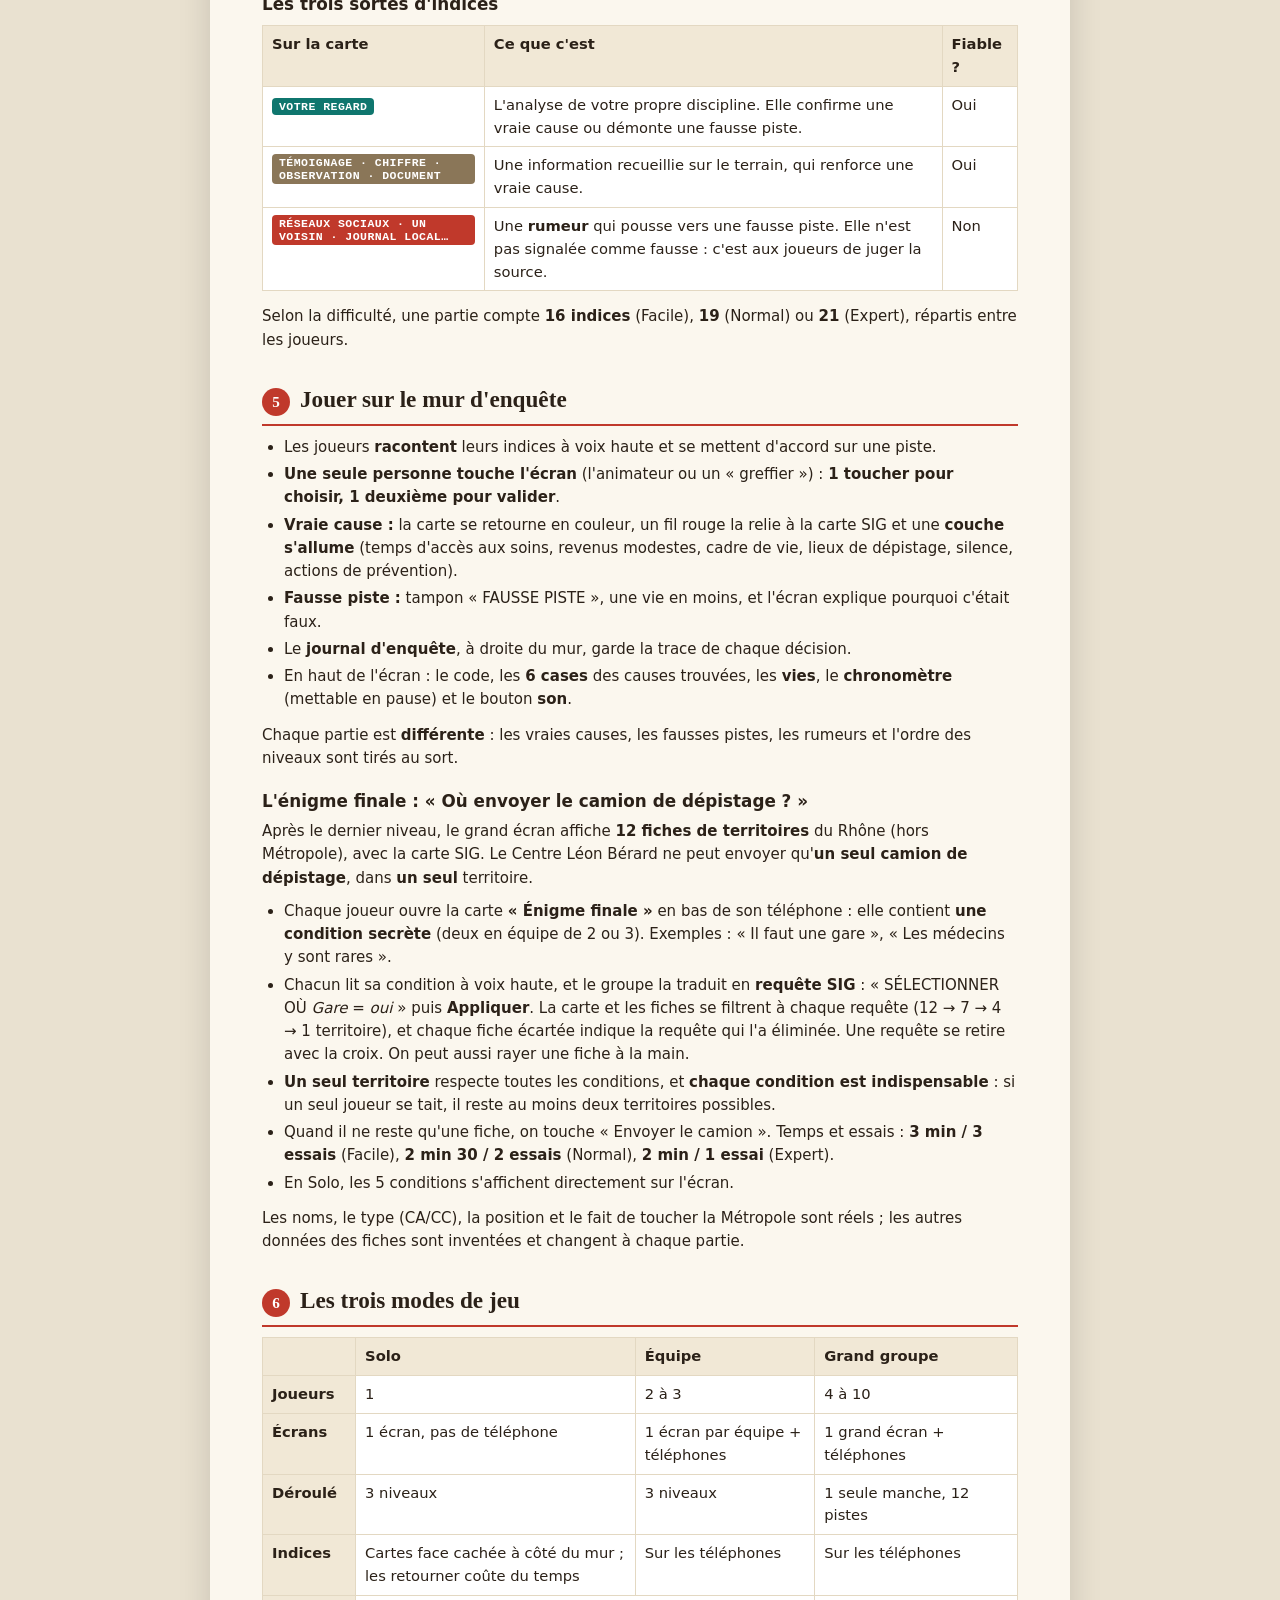
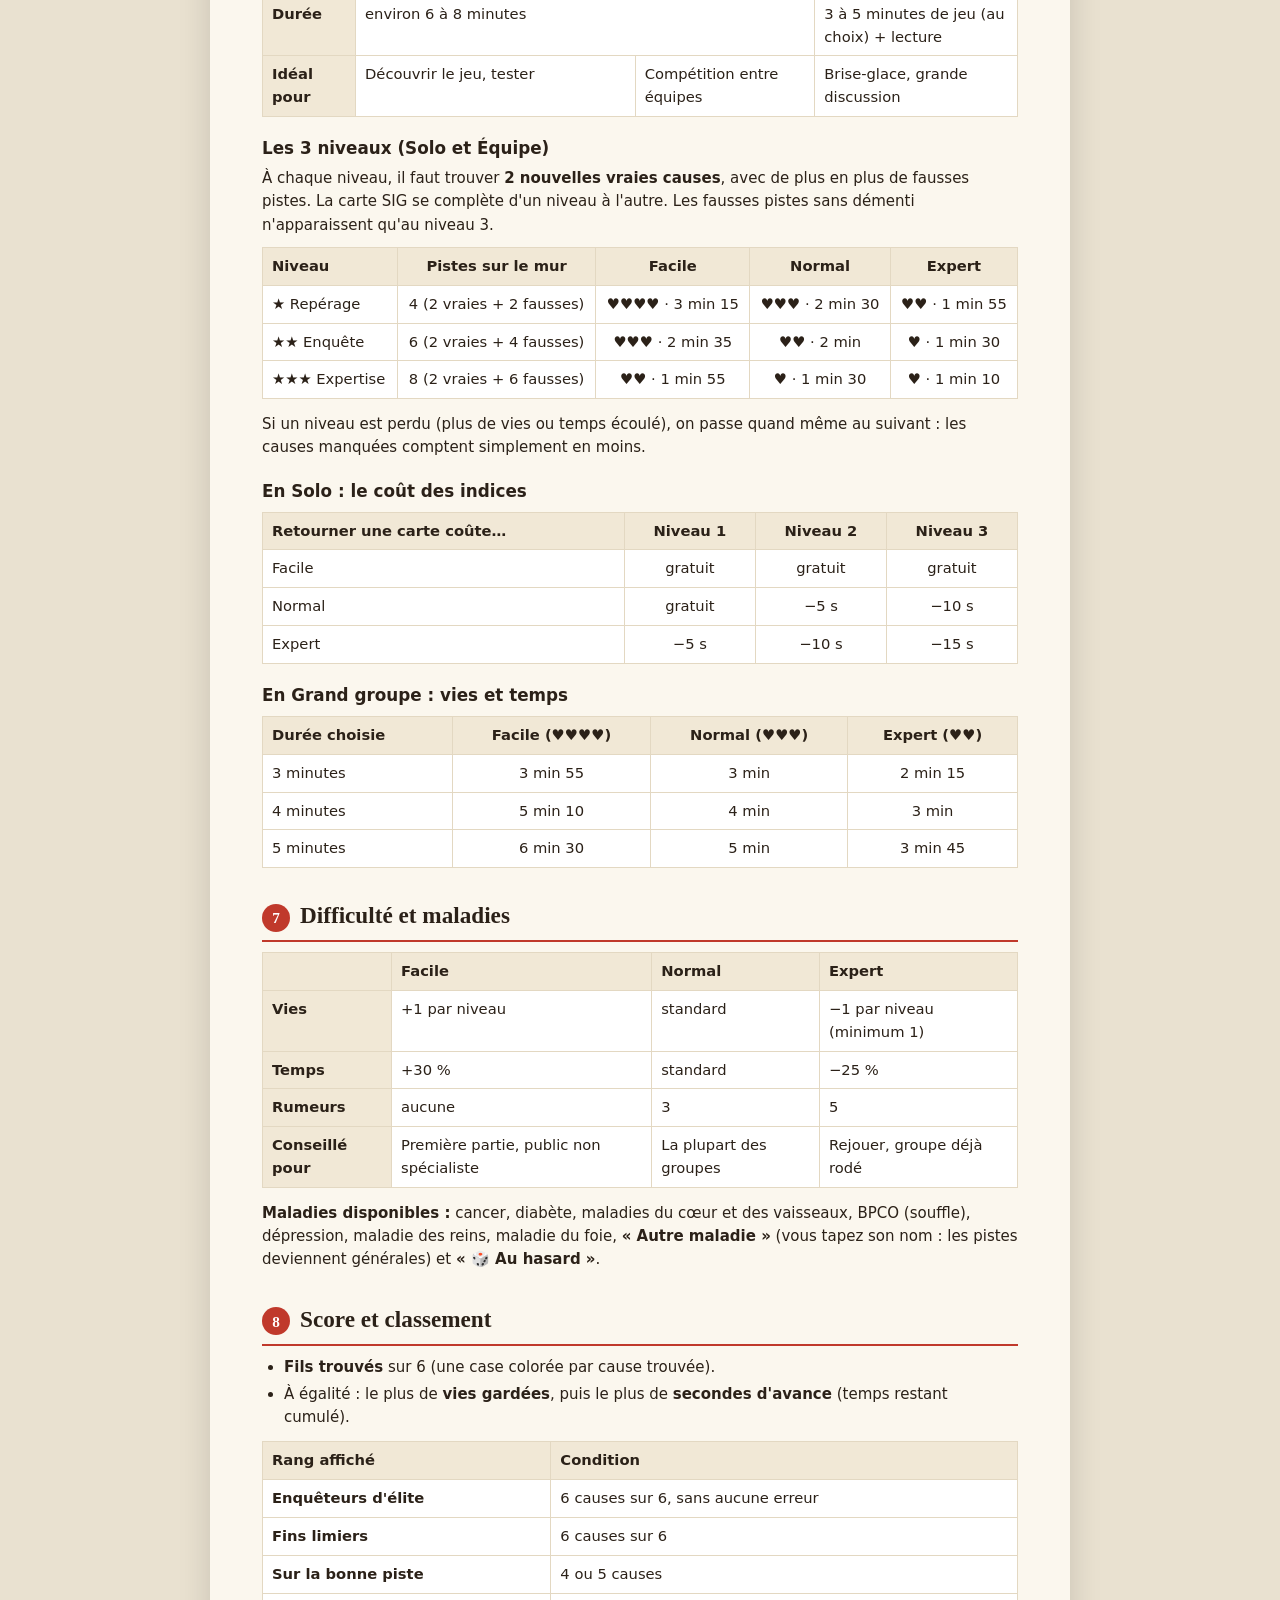
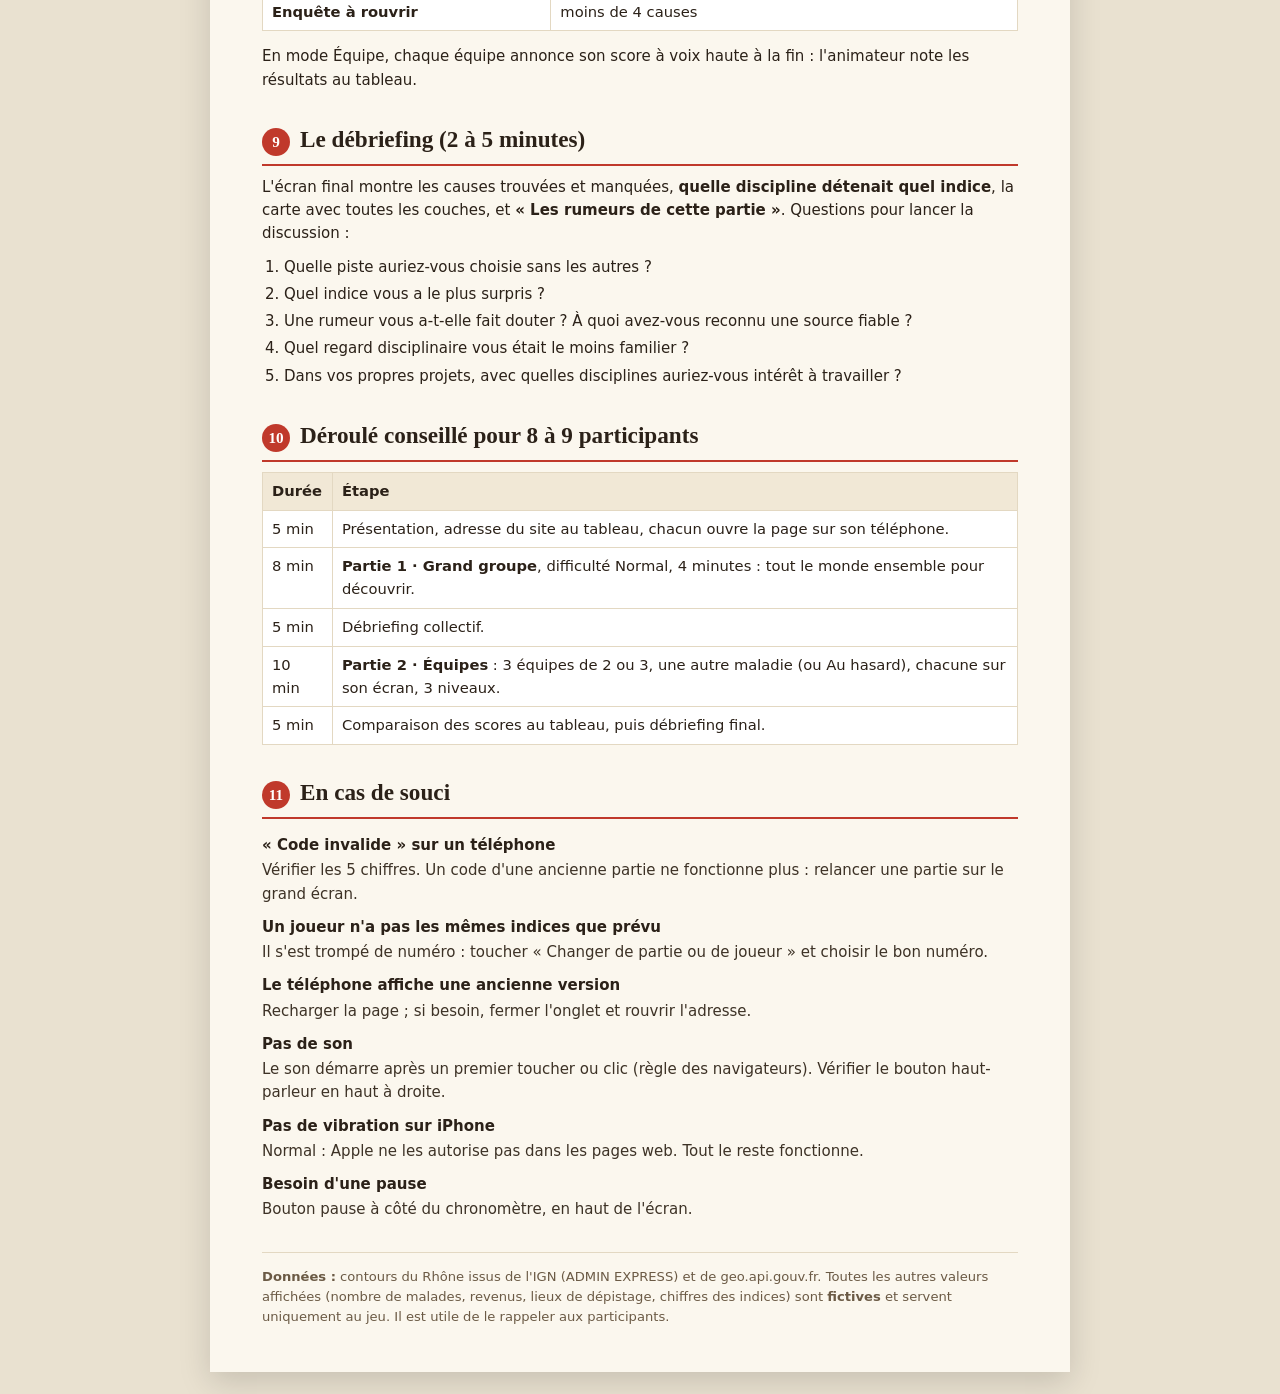
==== commit 348a210f: "Énigme finale : requêtes SIG qui filtrent la carte pas à pas Co-Authored-By: Claude Opus 5.5 <norepl" ====
--- a/notice.html
+++ b/notice.html
@@ -150,7 +150,10 @@
   <ul>
     <li>Chaque joueur ouvre la carte <b>« Énigme finale »</b> en bas de son téléphone : elle contient <b>une condition secrète</b>
       (deux en équipe de 2 ou 3). Exemples : « Il faut une gare », « Les médecins y sont rares ».</li>
-    <li>Chacun lit sa condition à voix haute, et le groupe <b>raye</b> les fiches qui ne la respectent pas (toucher une fiche ou un numéro sur la carte).</li>
+    <li>Chacun lit sa condition à voix haute, et le groupe la traduit en <b>requête SIG</b> :
+      « SÉLECTIONNER OÙ <i>Gare</i> = <i>oui</i> » puis <b>Appliquer</b>. La carte et les fiches se filtrent à chaque requête
+      (12 → 7 → 4 → 1 territoire), et chaque fiche écartée indique la requête qui l'a éliminée. Une requête se retire avec la croix.
+      On peut aussi rayer une fiche à la main.</li>
     <li><b>Un seul territoire</b> respecte toutes les conditions, et <b>chaque condition est indispensable</b> :
       si un seul joueur se tait, il reste au moins deux territoires possibles.</li>
     <li>Quand il ne reste qu'une fiche, on touche « Envoyer le camion ». Temps et essais : <b>3 min / 3 essais</b> (Facile),
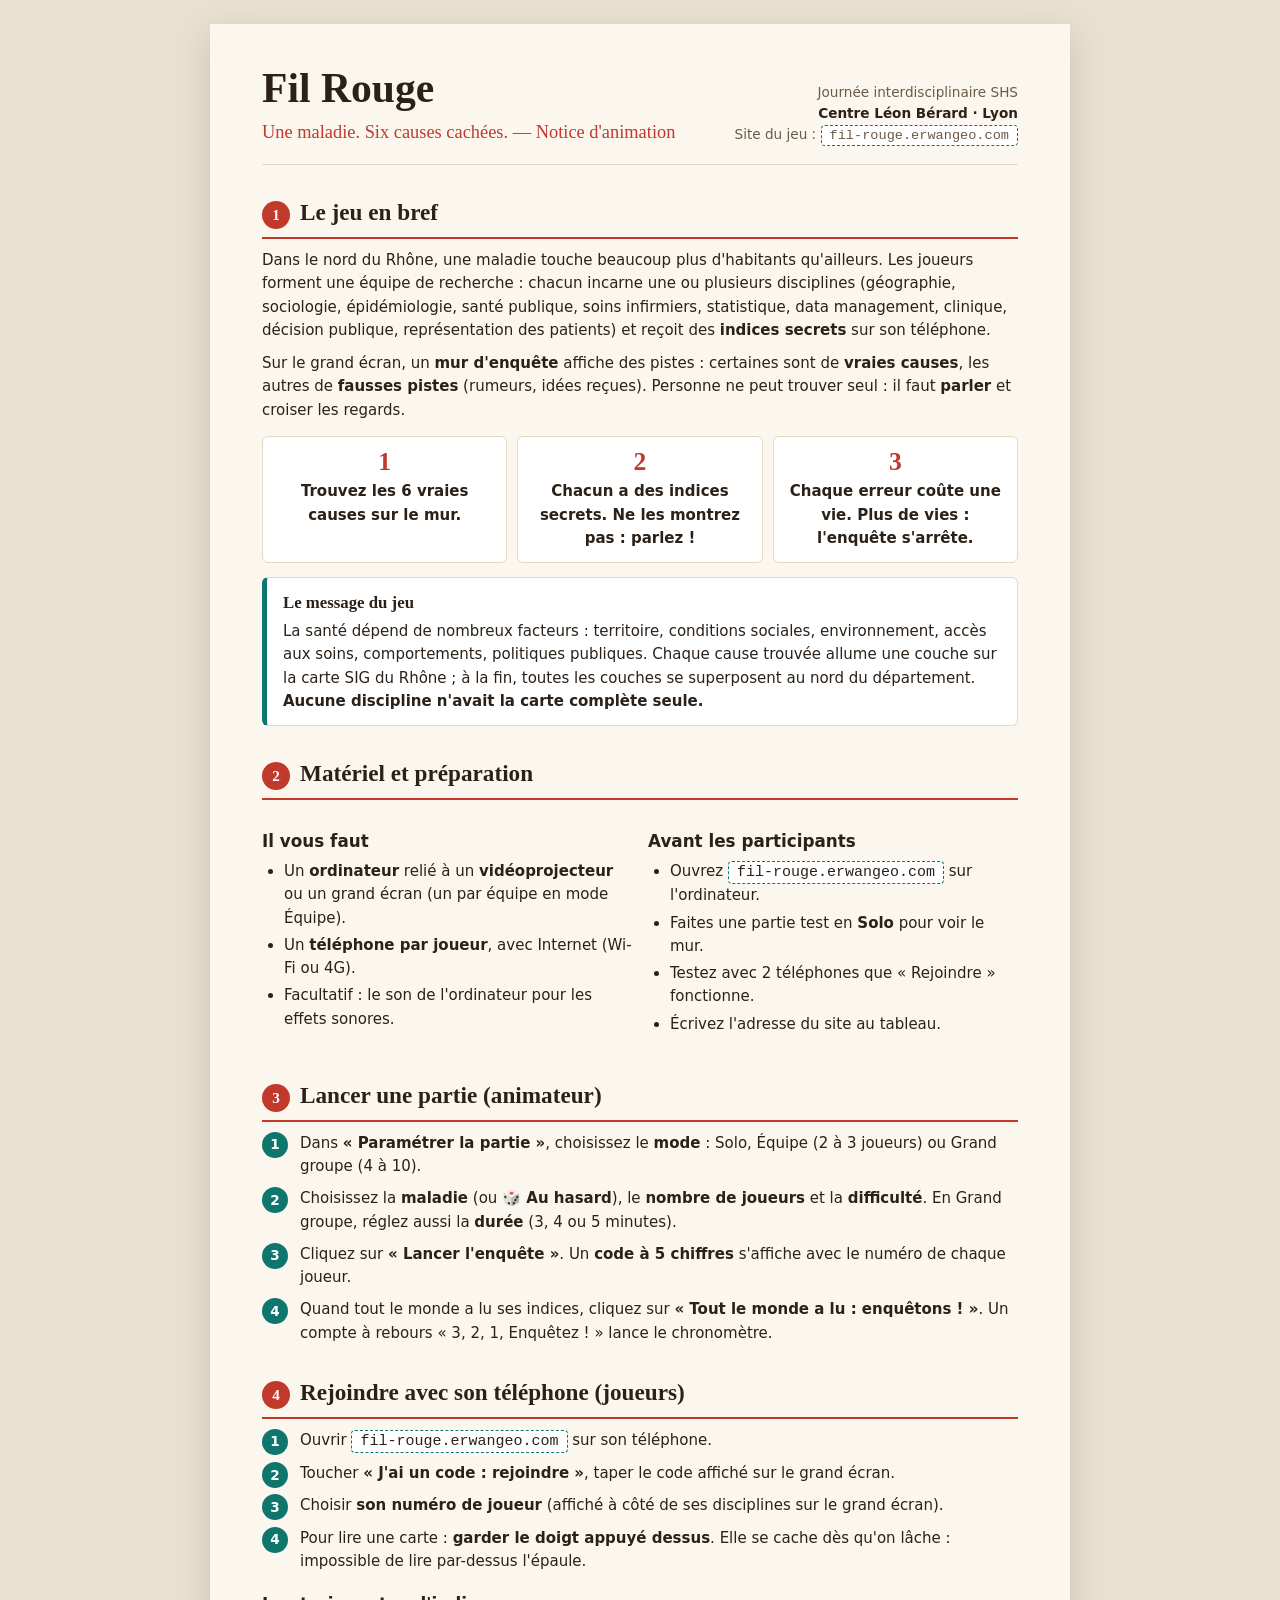
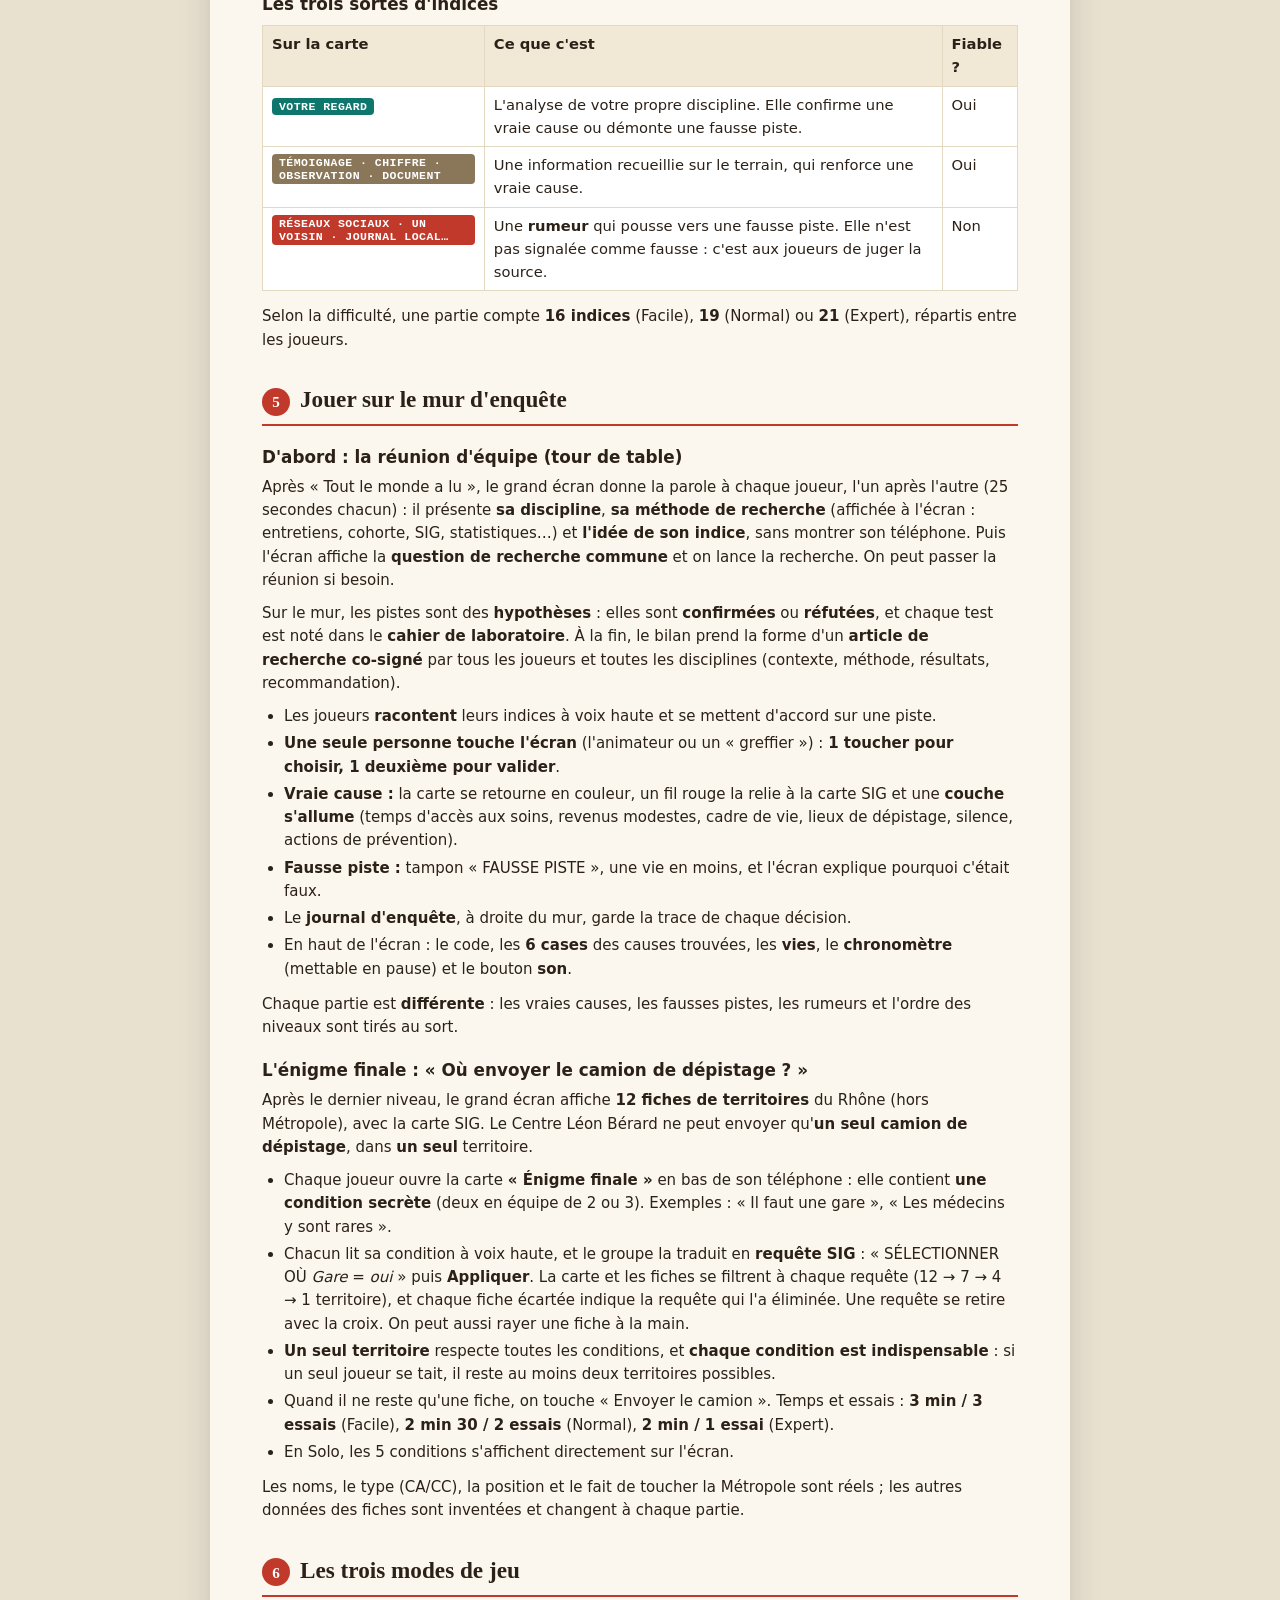
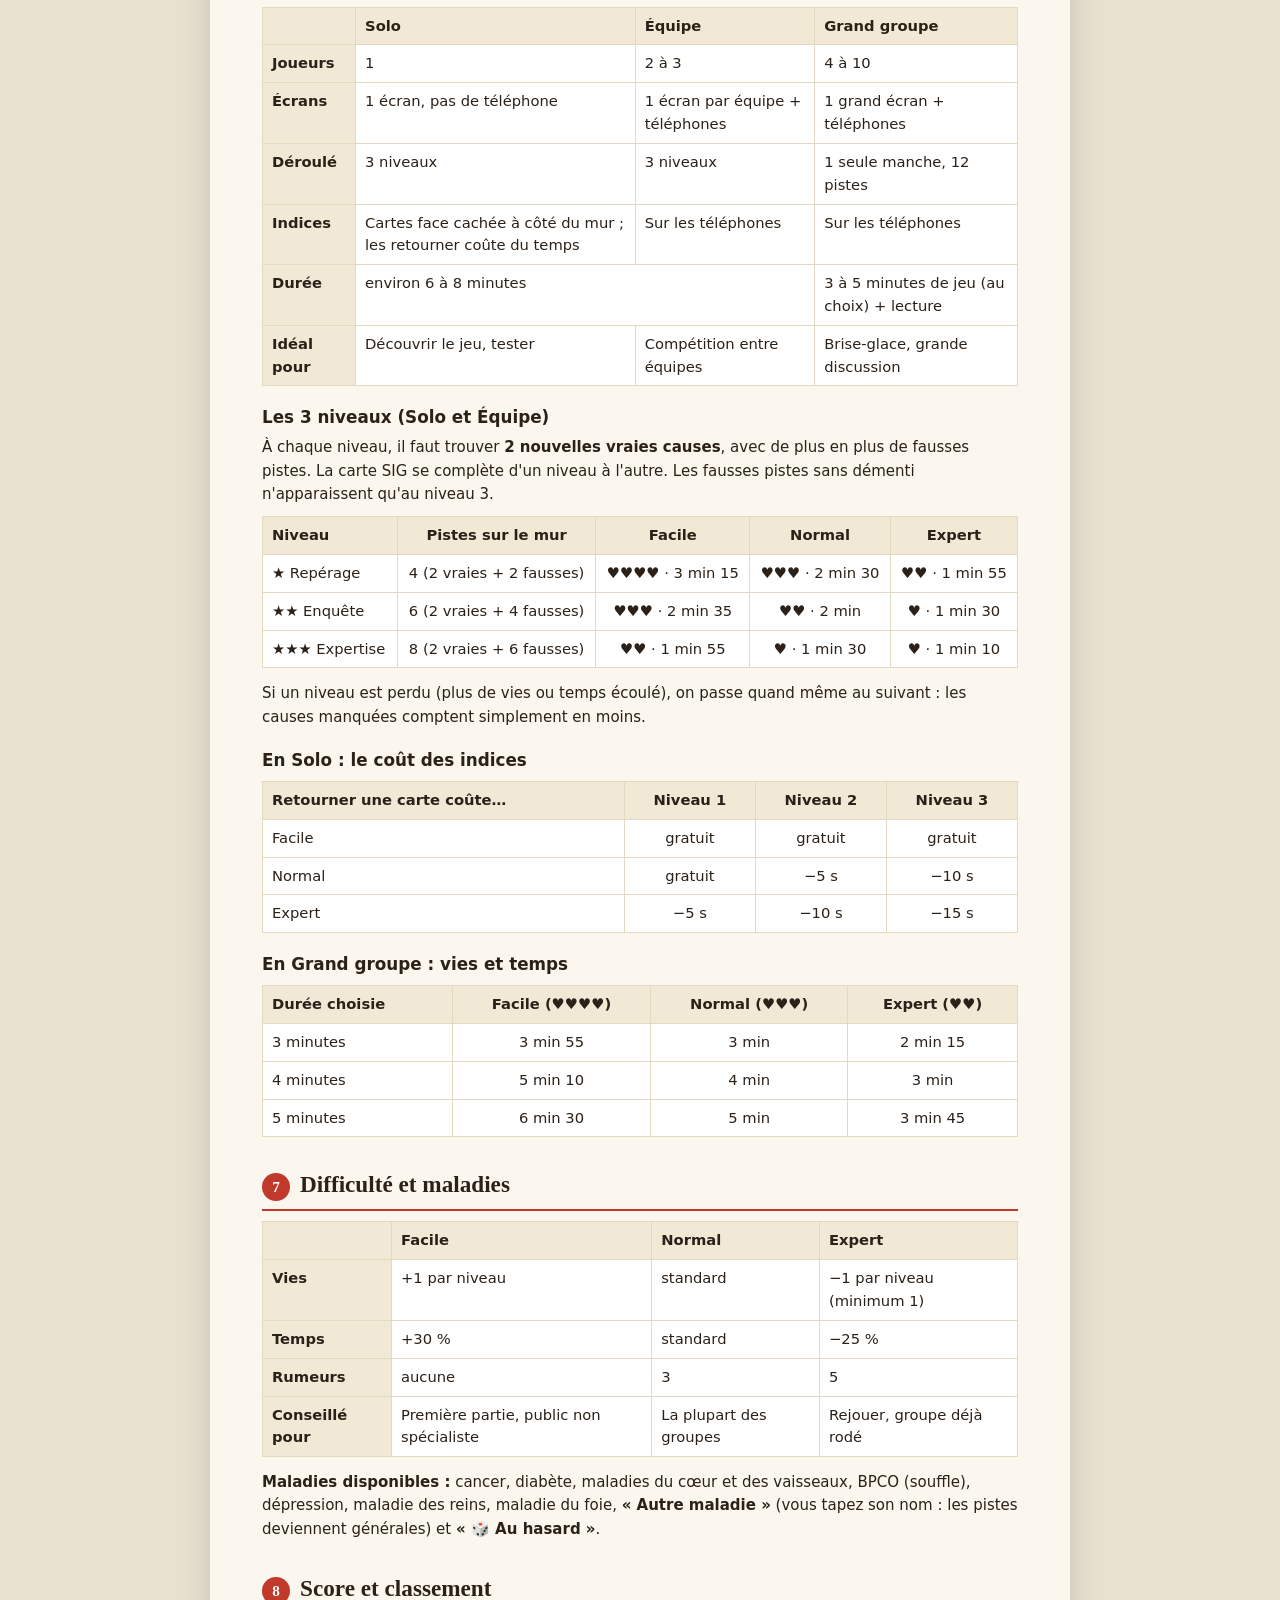
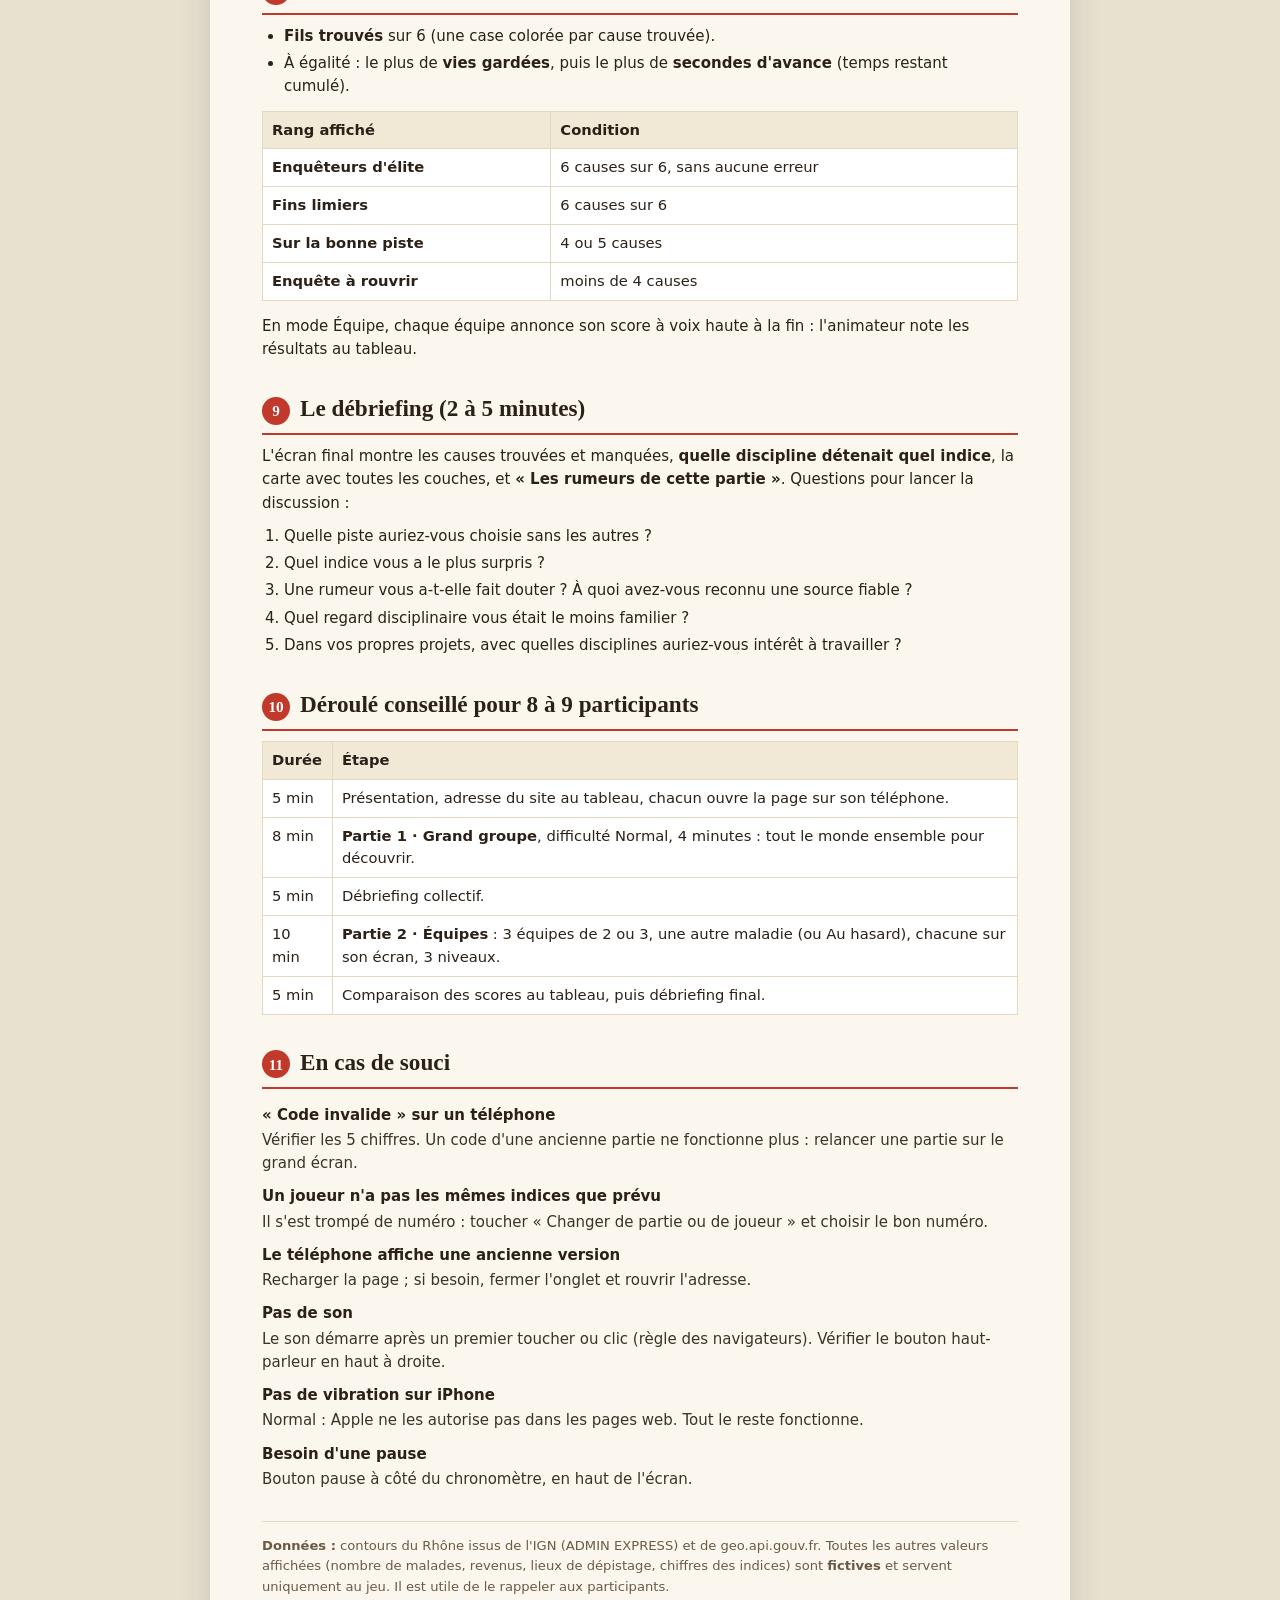
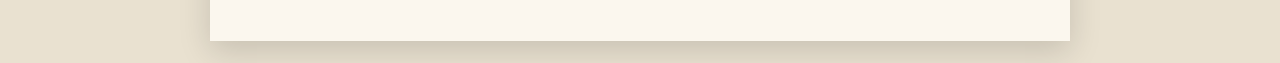
==== commit e7c164e2: "Recherche collaborative : tour de table, hypothèses, cahier de laboratoire, article co-signé Co-Auth" ====
--- a/notice.html
+++ b/notice.html
@@ -133,6 +133,14 @@
 
   <!-- 5 -->
   <h2 class="pb"><span class="n">5</span>Jouer sur le mur d'enquête</h2>
+  <h3>D'abord : la réunion d'équipe (tour de table)</h3>
+  <p>Après « Tout le monde a lu », le grand écran donne la parole à chaque joueur, l'un après l'autre (25 secondes chacun) :
+    il présente <b>sa discipline</b>, <b>sa méthode de recherche</b> (affichée à l'écran : entretiens, cohorte, SIG, statistiques…)
+    et <b>l'idée de son indice</b>, sans montrer son téléphone. Puis l'écran affiche la <b>question de recherche commune</b>
+    et on lance la recherche. On peut passer la réunion si besoin.</p>
+  <p>Sur le mur, les pistes sont des <b>hypothèses</b> : elles sont <b>confirmées</b> ou <b>réfutées</b>, et chaque test est noté dans le <b>cahier de laboratoire</b>.
+    À la fin, le bilan prend la forme d'un <b>article de recherche co-signé</b> par tous les joueurs et toutes les disciplines
+    (contexte, méthode, résultats, recommandation).</p>
   <ul>
     <li>Les joueurs <b>racontent</b> leurs indices à voix haute et se mettent d'accord sur une piste.</li>
     <li><b>Une seule personne touche l'écran</b> (l'animateur ou un « greffier ») : <b>1 toucher pour choisir, 1 deuxième pour valider</b>.</li>
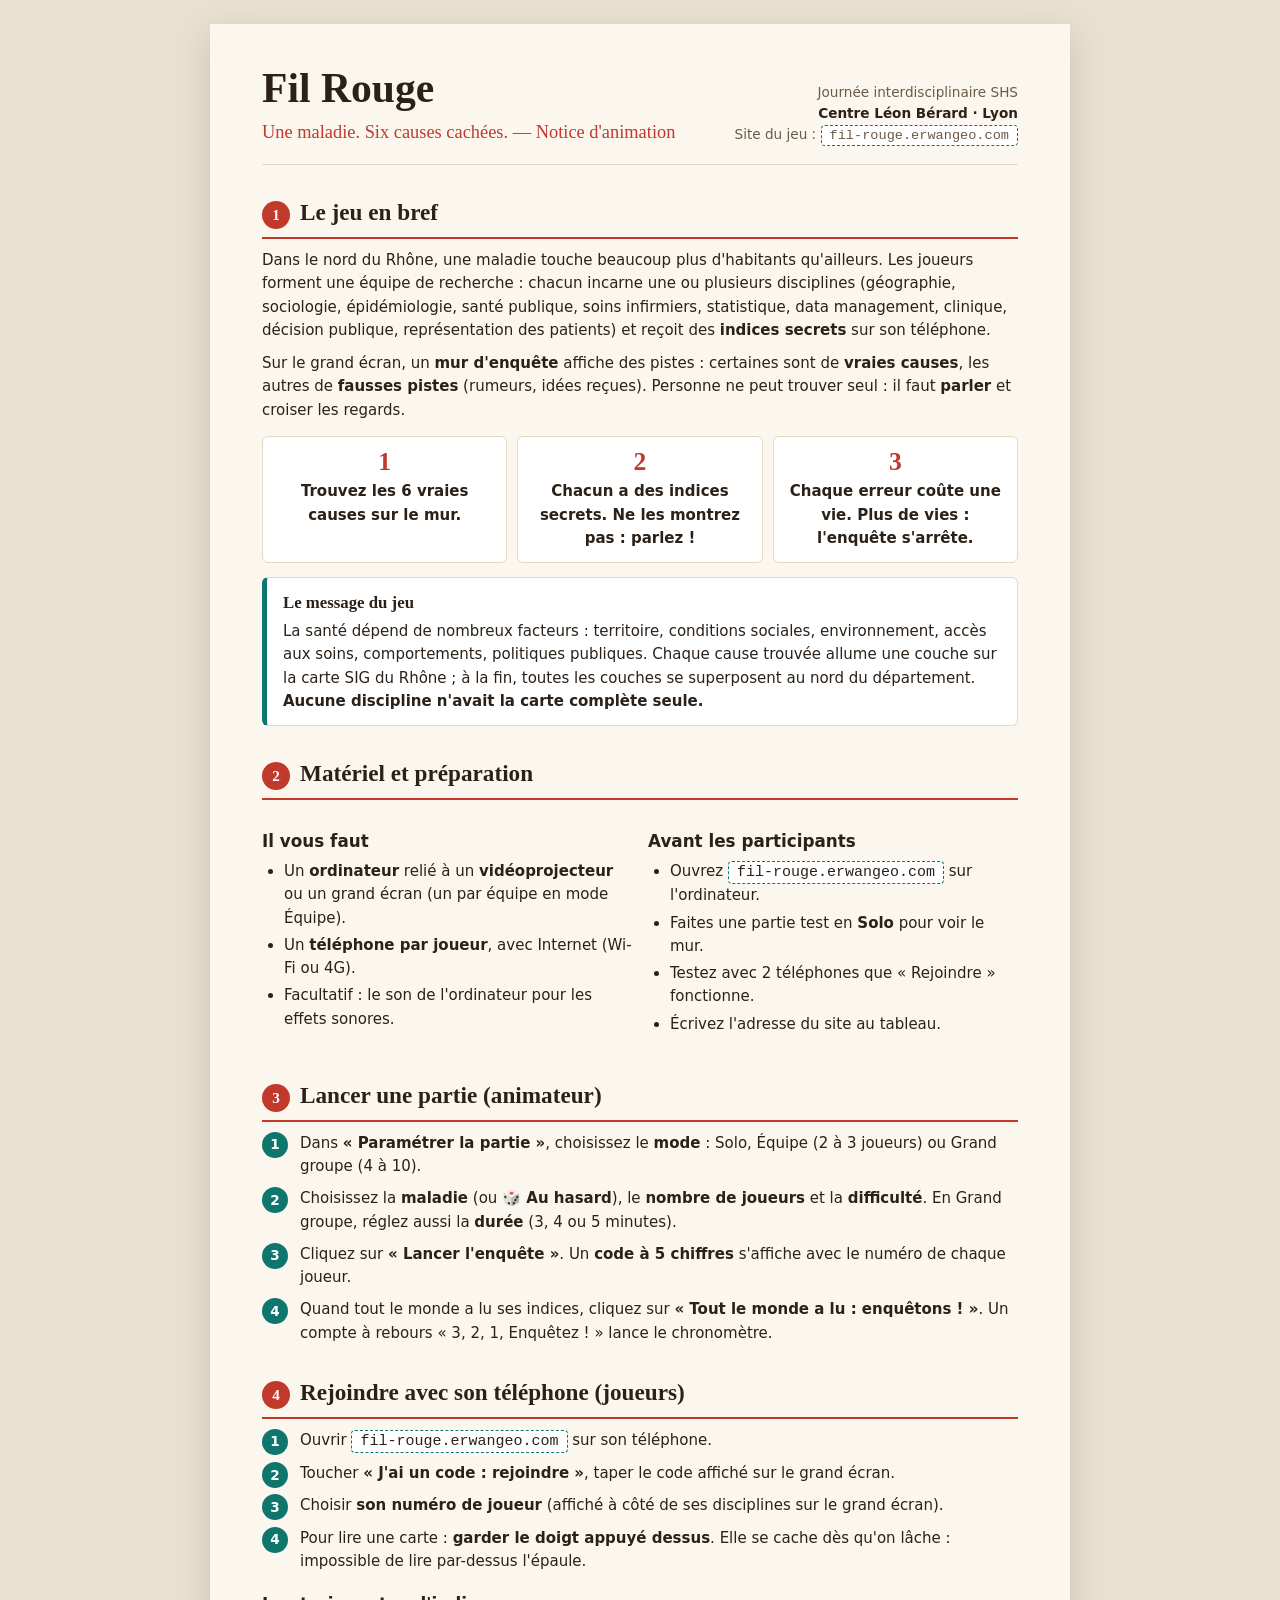
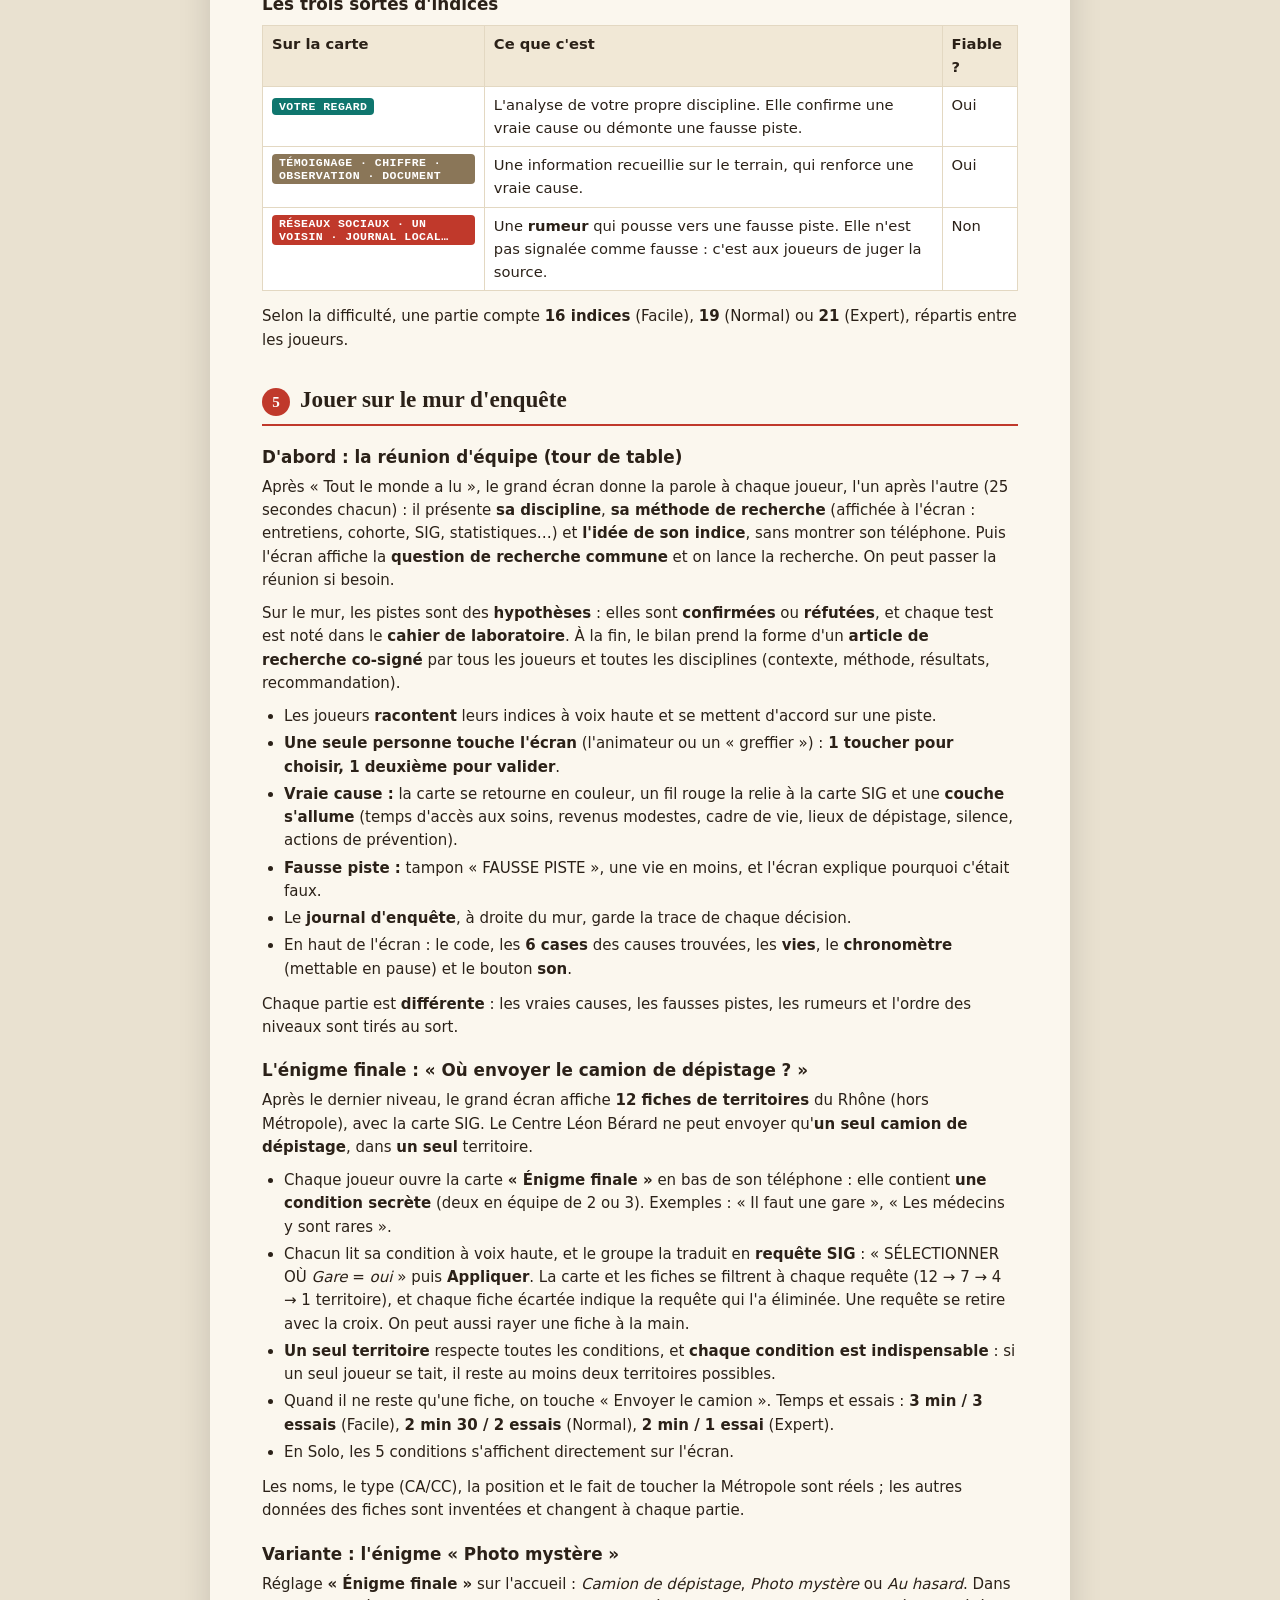
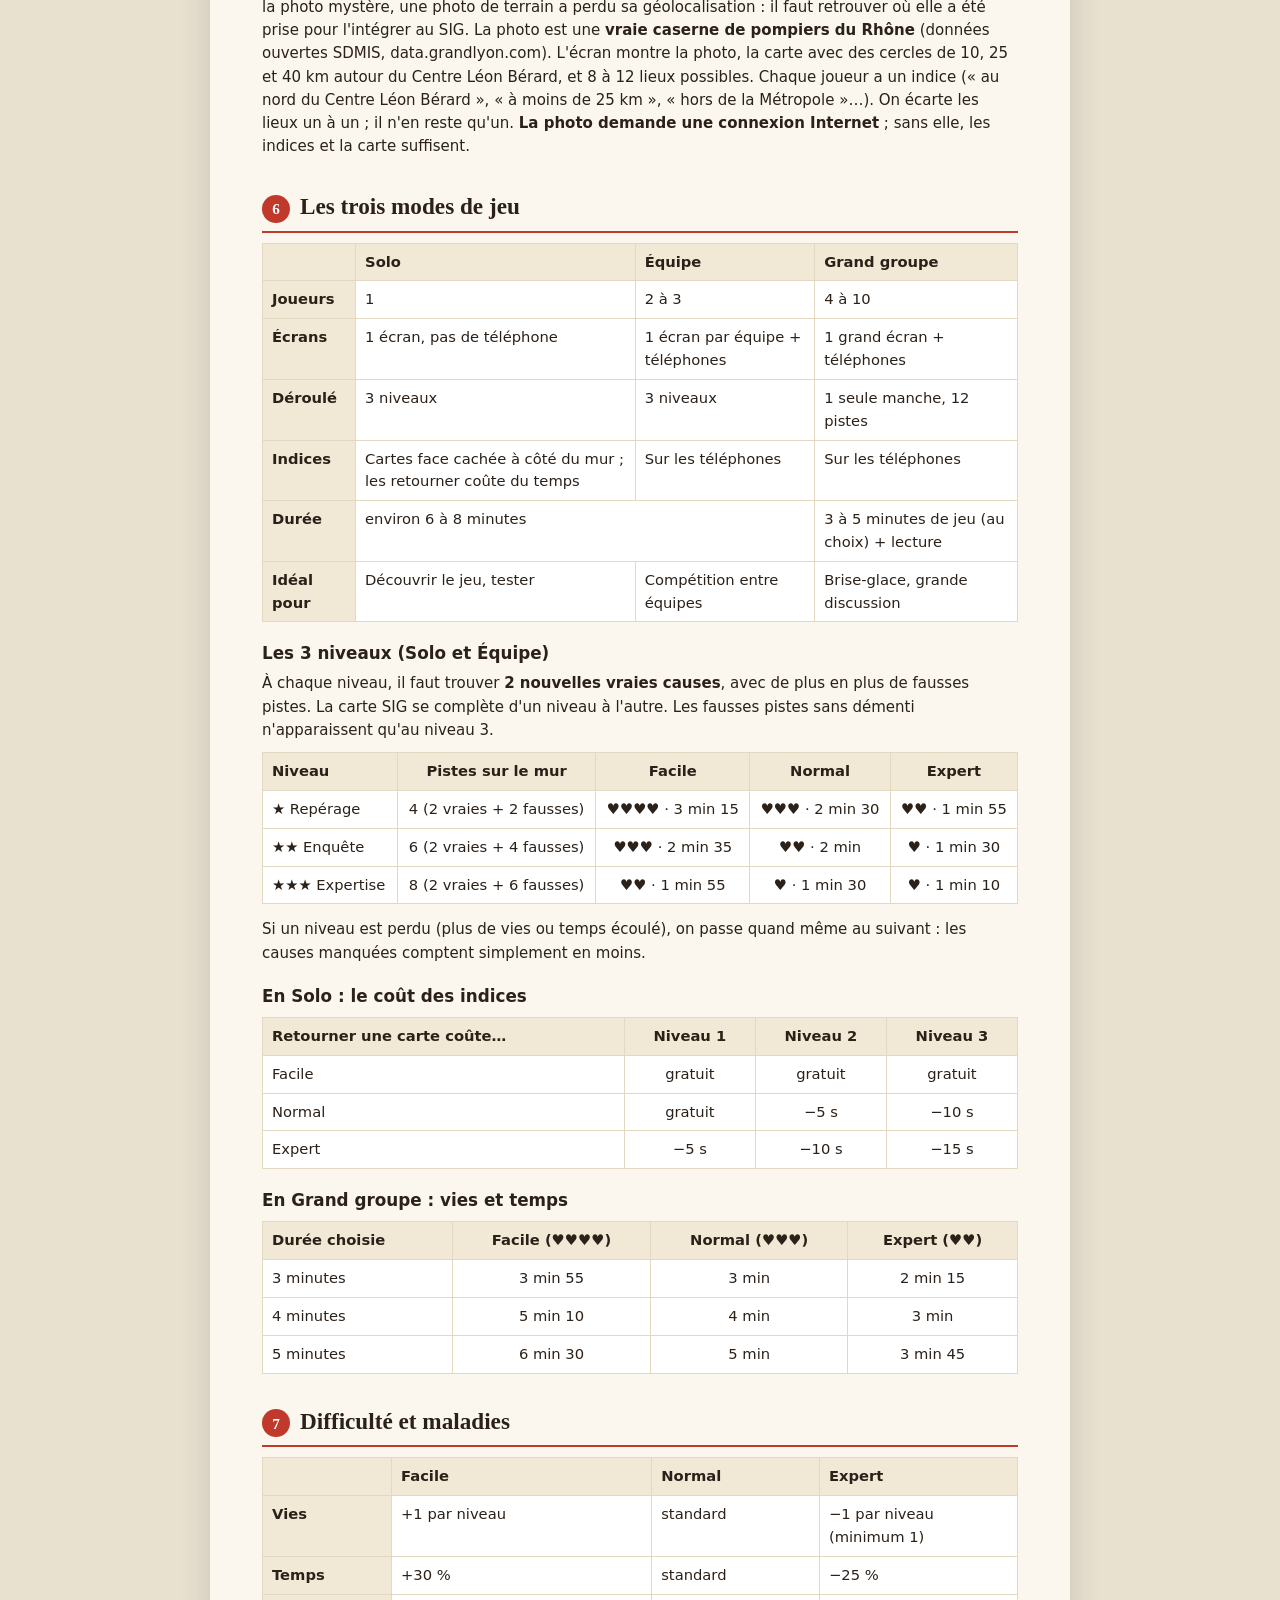
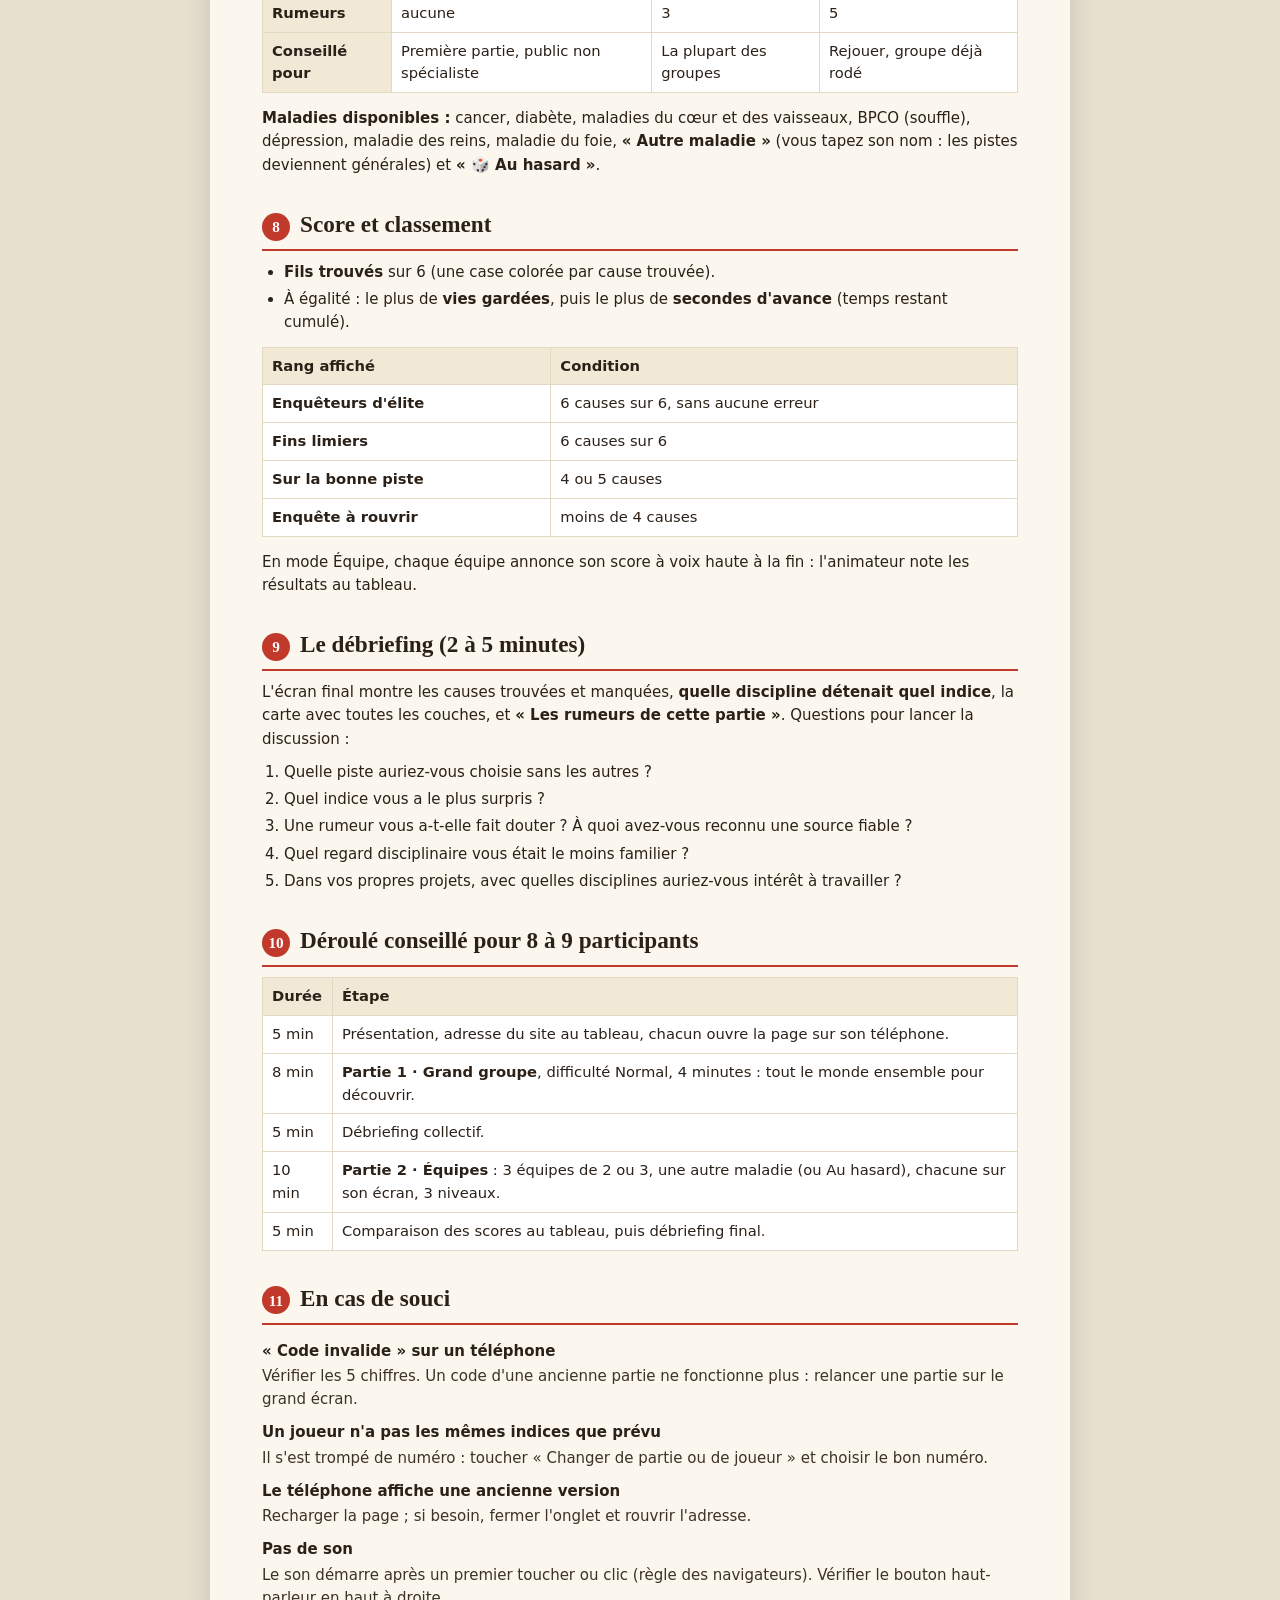
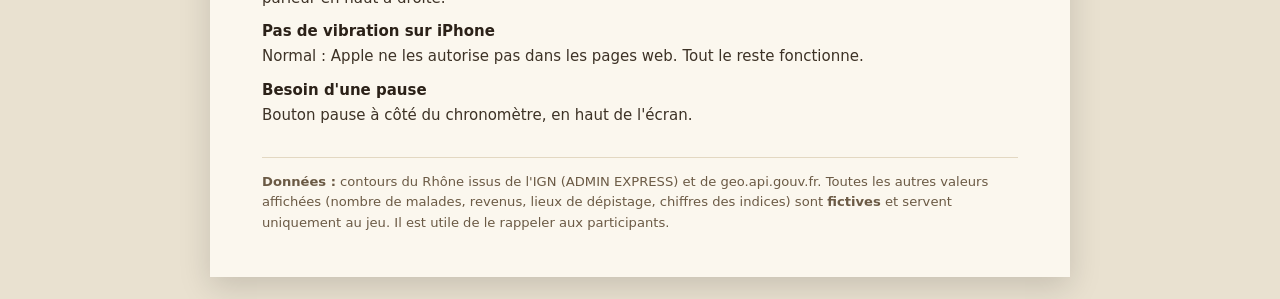
==== commit 768b9a71: "Énigme Photo mystère avec les vraies casernes du SDMIS (data.grandlyon.com) Co-Authored-By: Claude O" ====
--- a/notice.html
+++ b/notice.html
@@ -170,6 +170,14 @@
   </ul>
   <p class="small">Les noms, le type (CA/CC), la position et le fait de toucher la Métropole sont réels ; les autres données des fiches sont inventées et changent à chaque partie.</p>
 
+  <h3>Variante : l'énigme « Photo mystère »</h3>
+  <p>Réglage <b>« Énigme finale »</b> sur l'accueil : <i>Camion de dépistage</i>, <i>Photo mystère</i> ou <i>Au hasard</i>.
+    Dans la photo mystère, une photo de terrain a perdu sa géolocalisation : il faut retrouver où elle a été prise pour l'intégrer au SIG.
+    La photo est une <b>vraie caserne de pompiers du Rhône</b> (données ouvertes SDMIS, data.grandlyon.com). L'écran montre la photo,
+    la carte avec des cercles de 10, 25 et 40 km autour du Centre Léon Bérard, et 8 à 12 lieux possibles. Chaque joueur a un indice
+    (« au nord du Centre Léon Bérard », « à moins de 25 km », « hors de la Métropole »…). On écarte les lieux un à un ; il n'en reste qu'un.
+    <b>La photo demande une connexion Internet</b> ; sans elle, les indices et la carte suffisent.</p>
+
   <!-- 6 -->
   <h2><span class="n">6</span>Les trois modes de jeu</h2>
   <table>
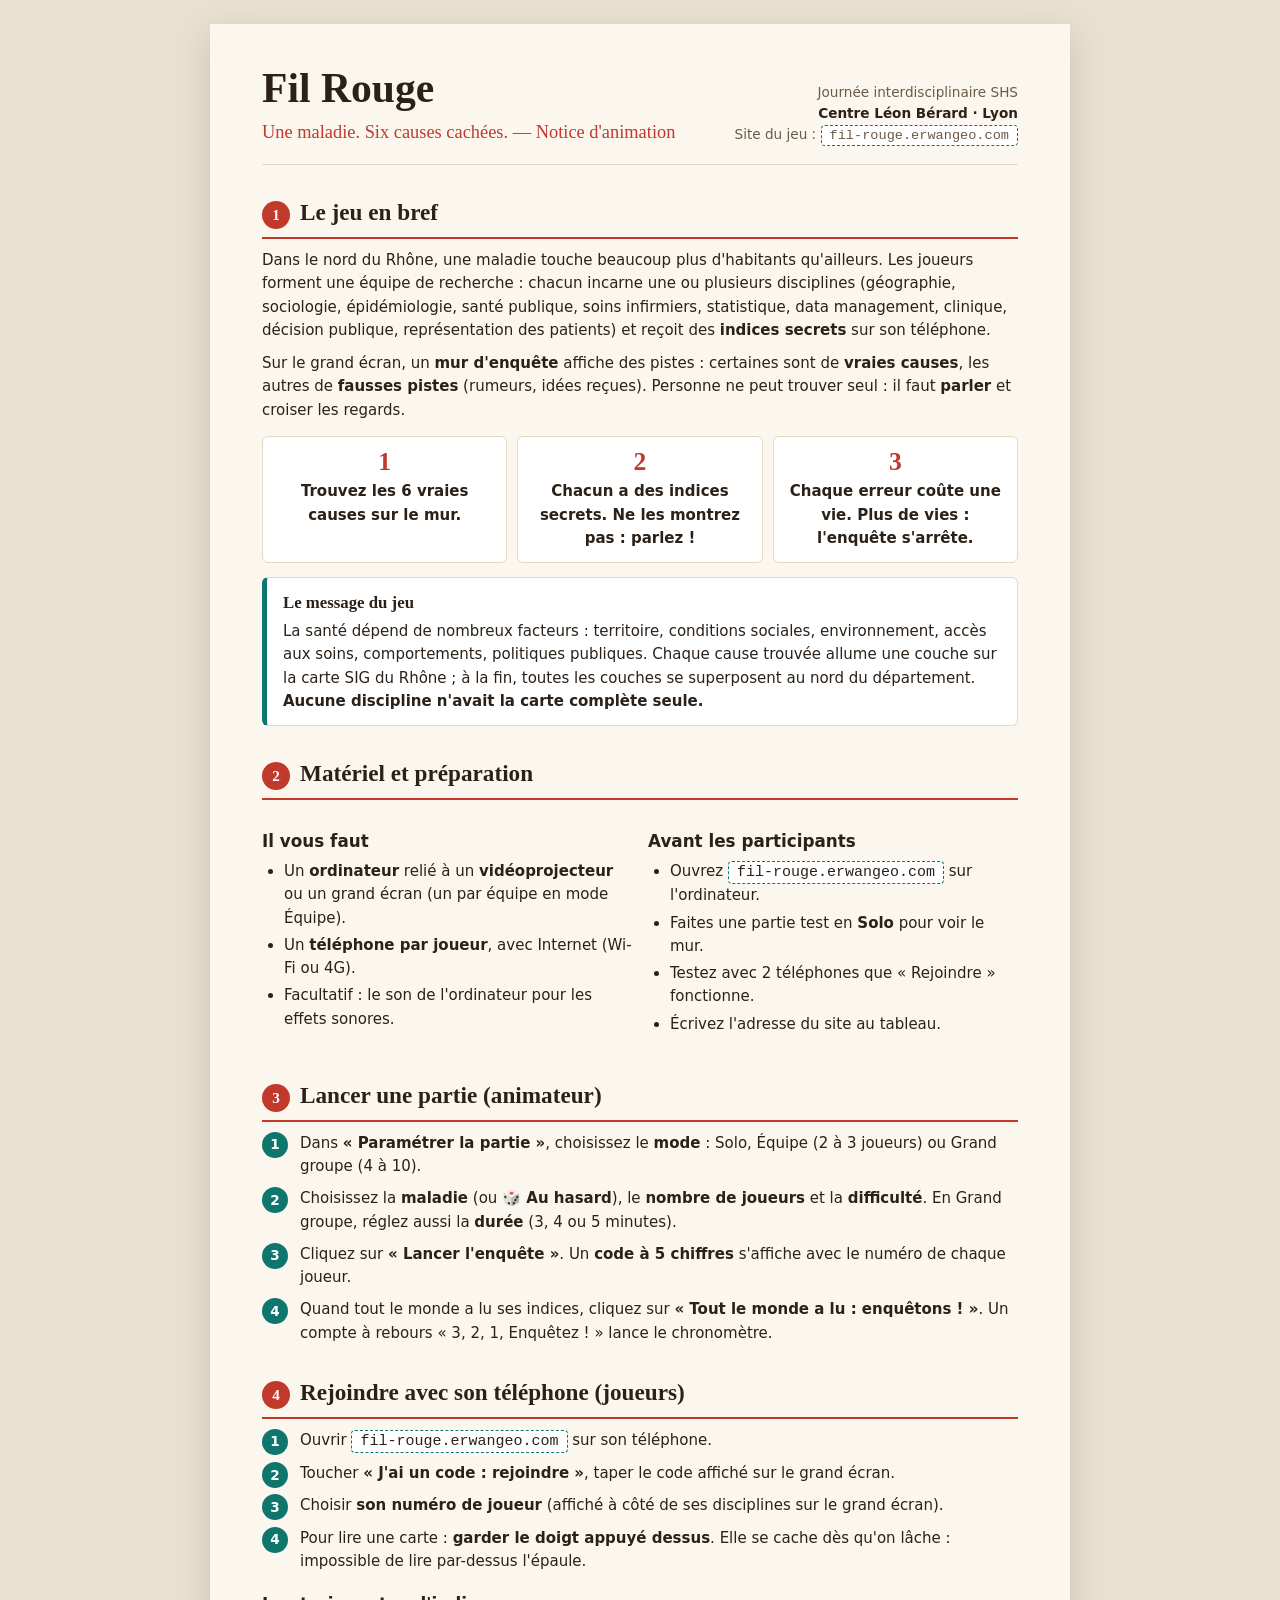
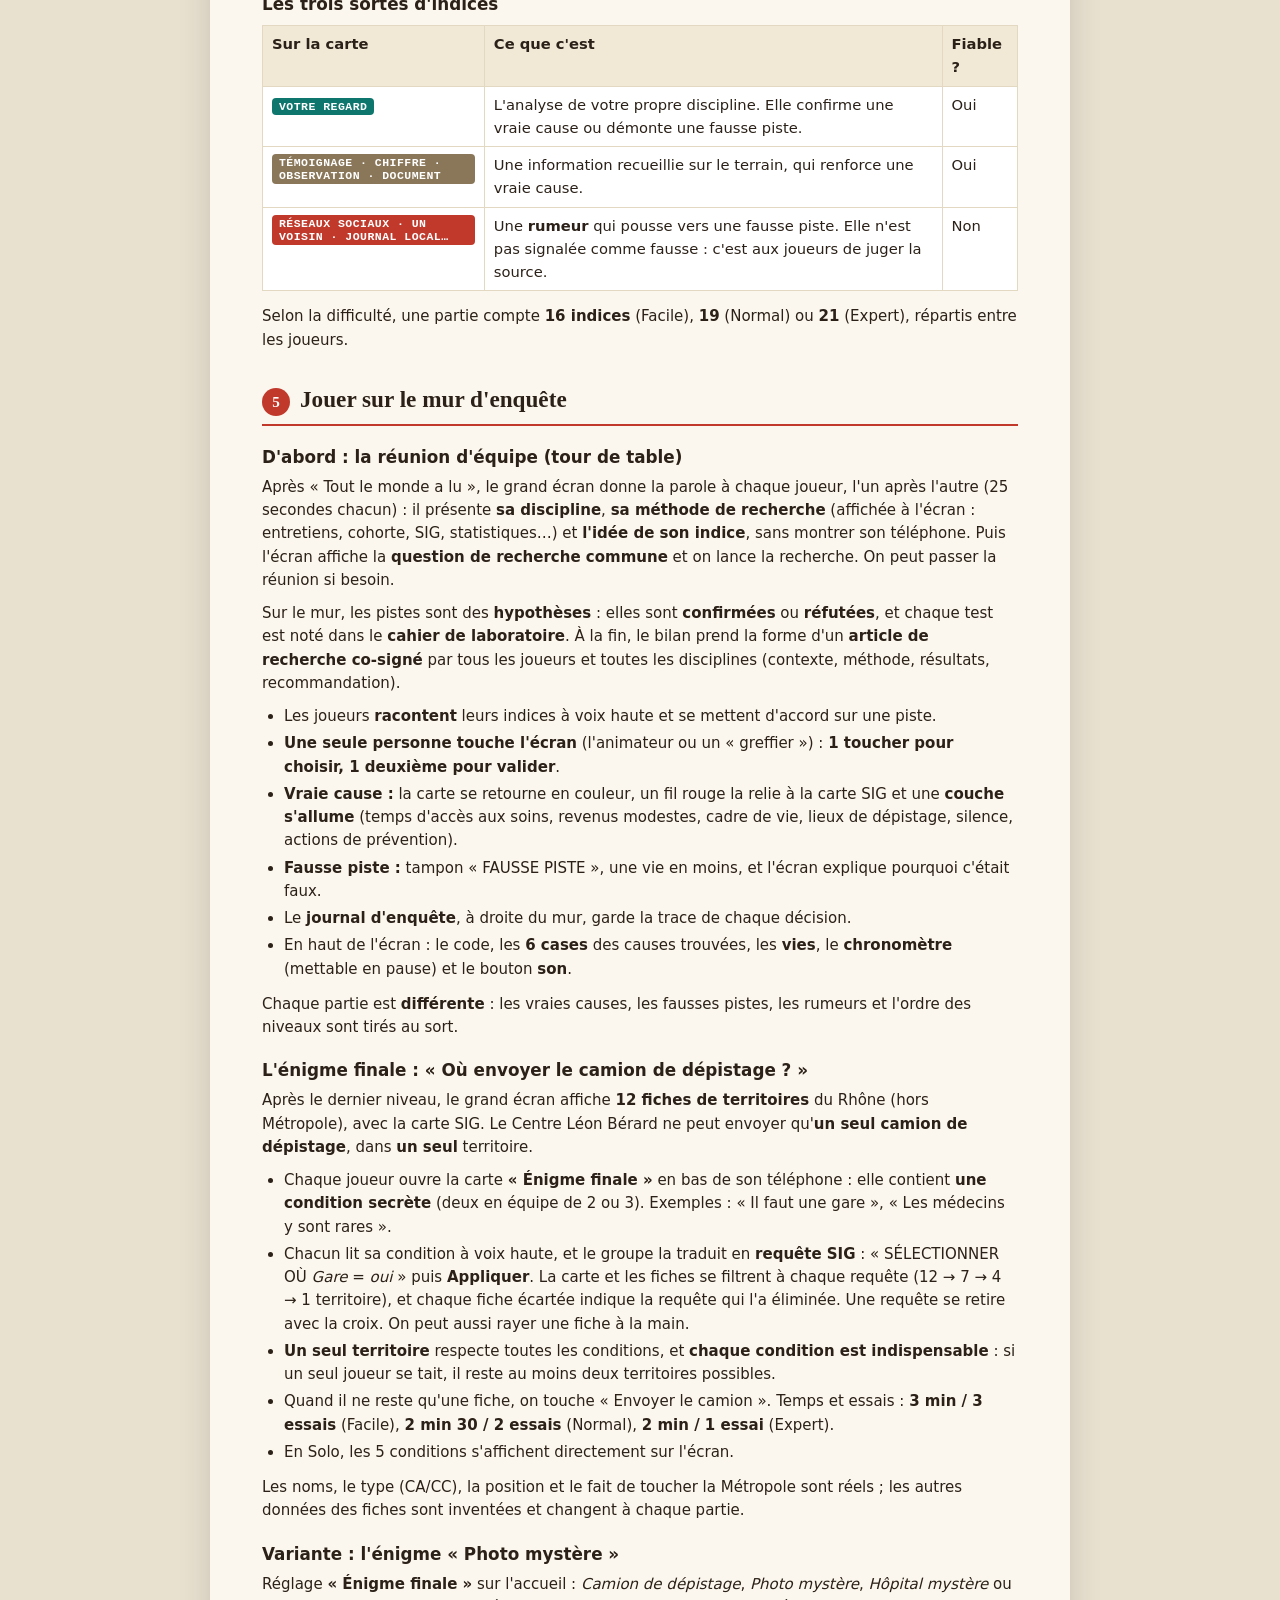
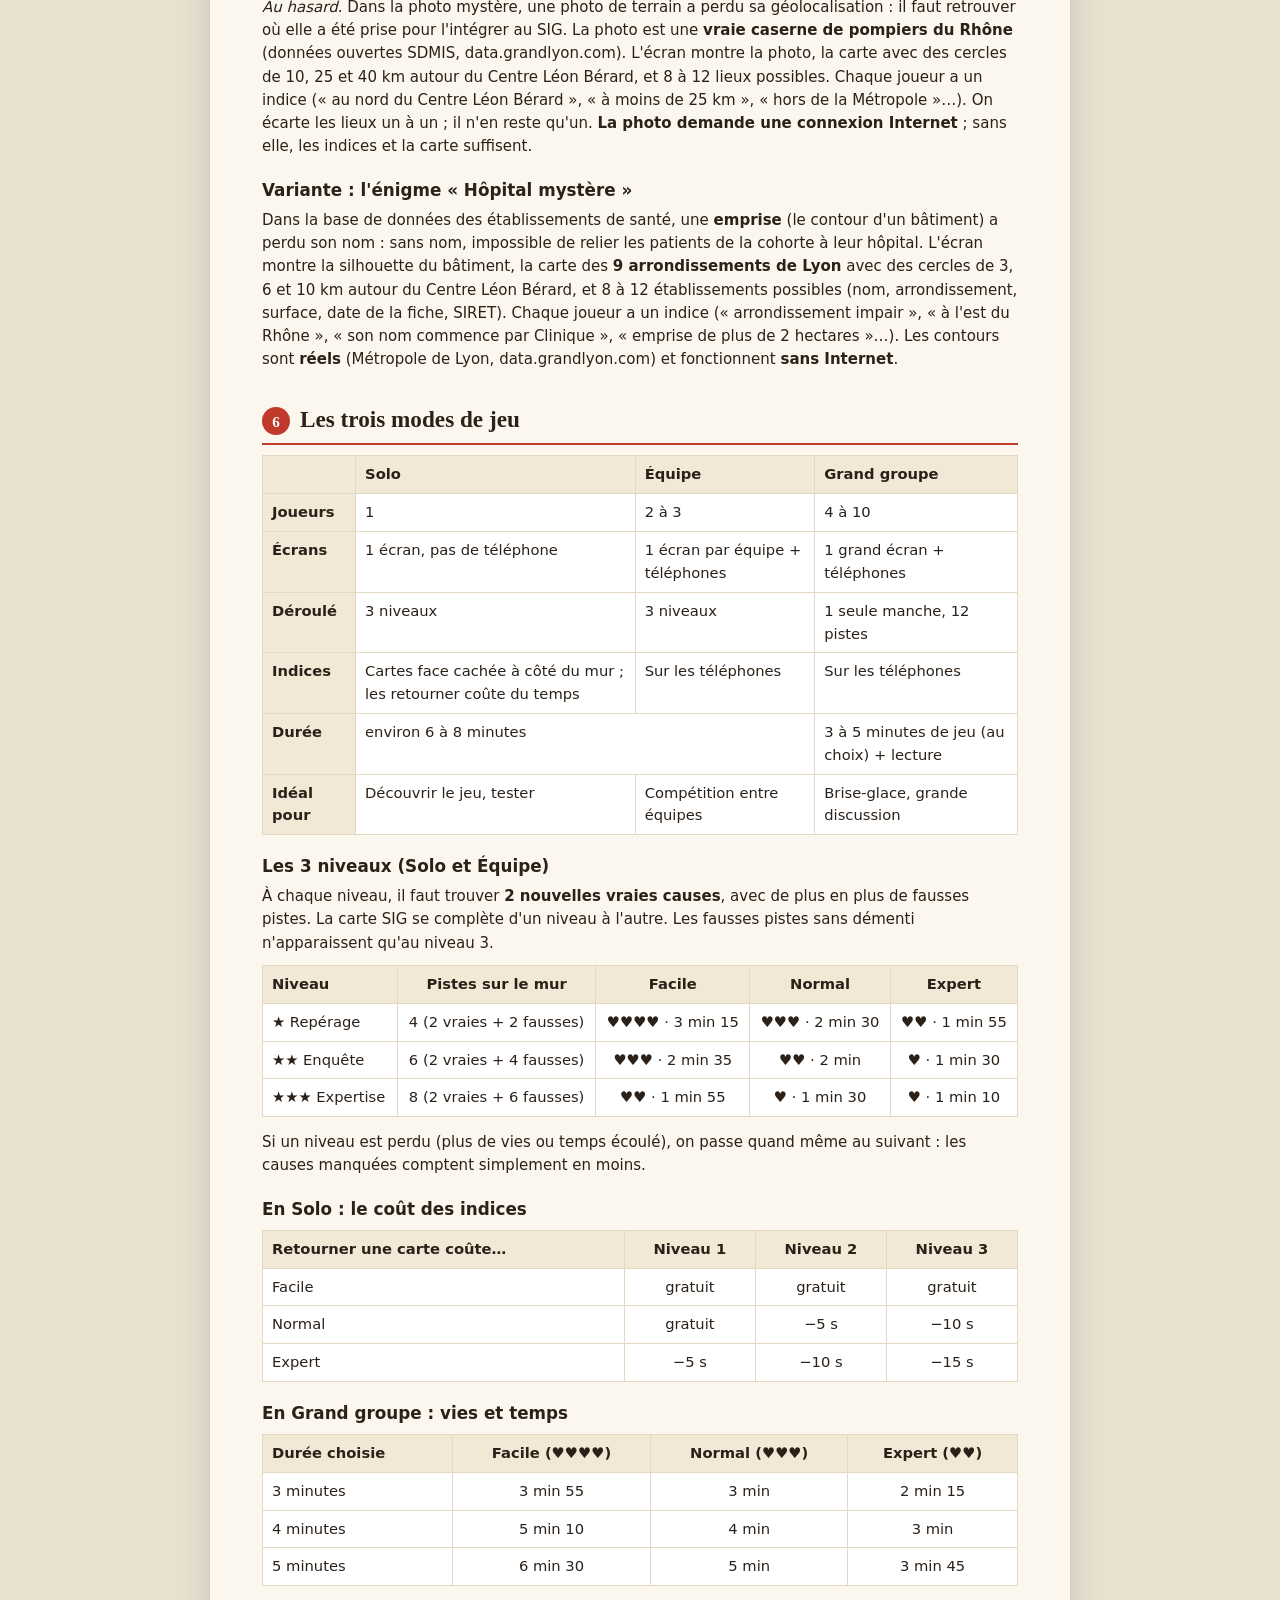
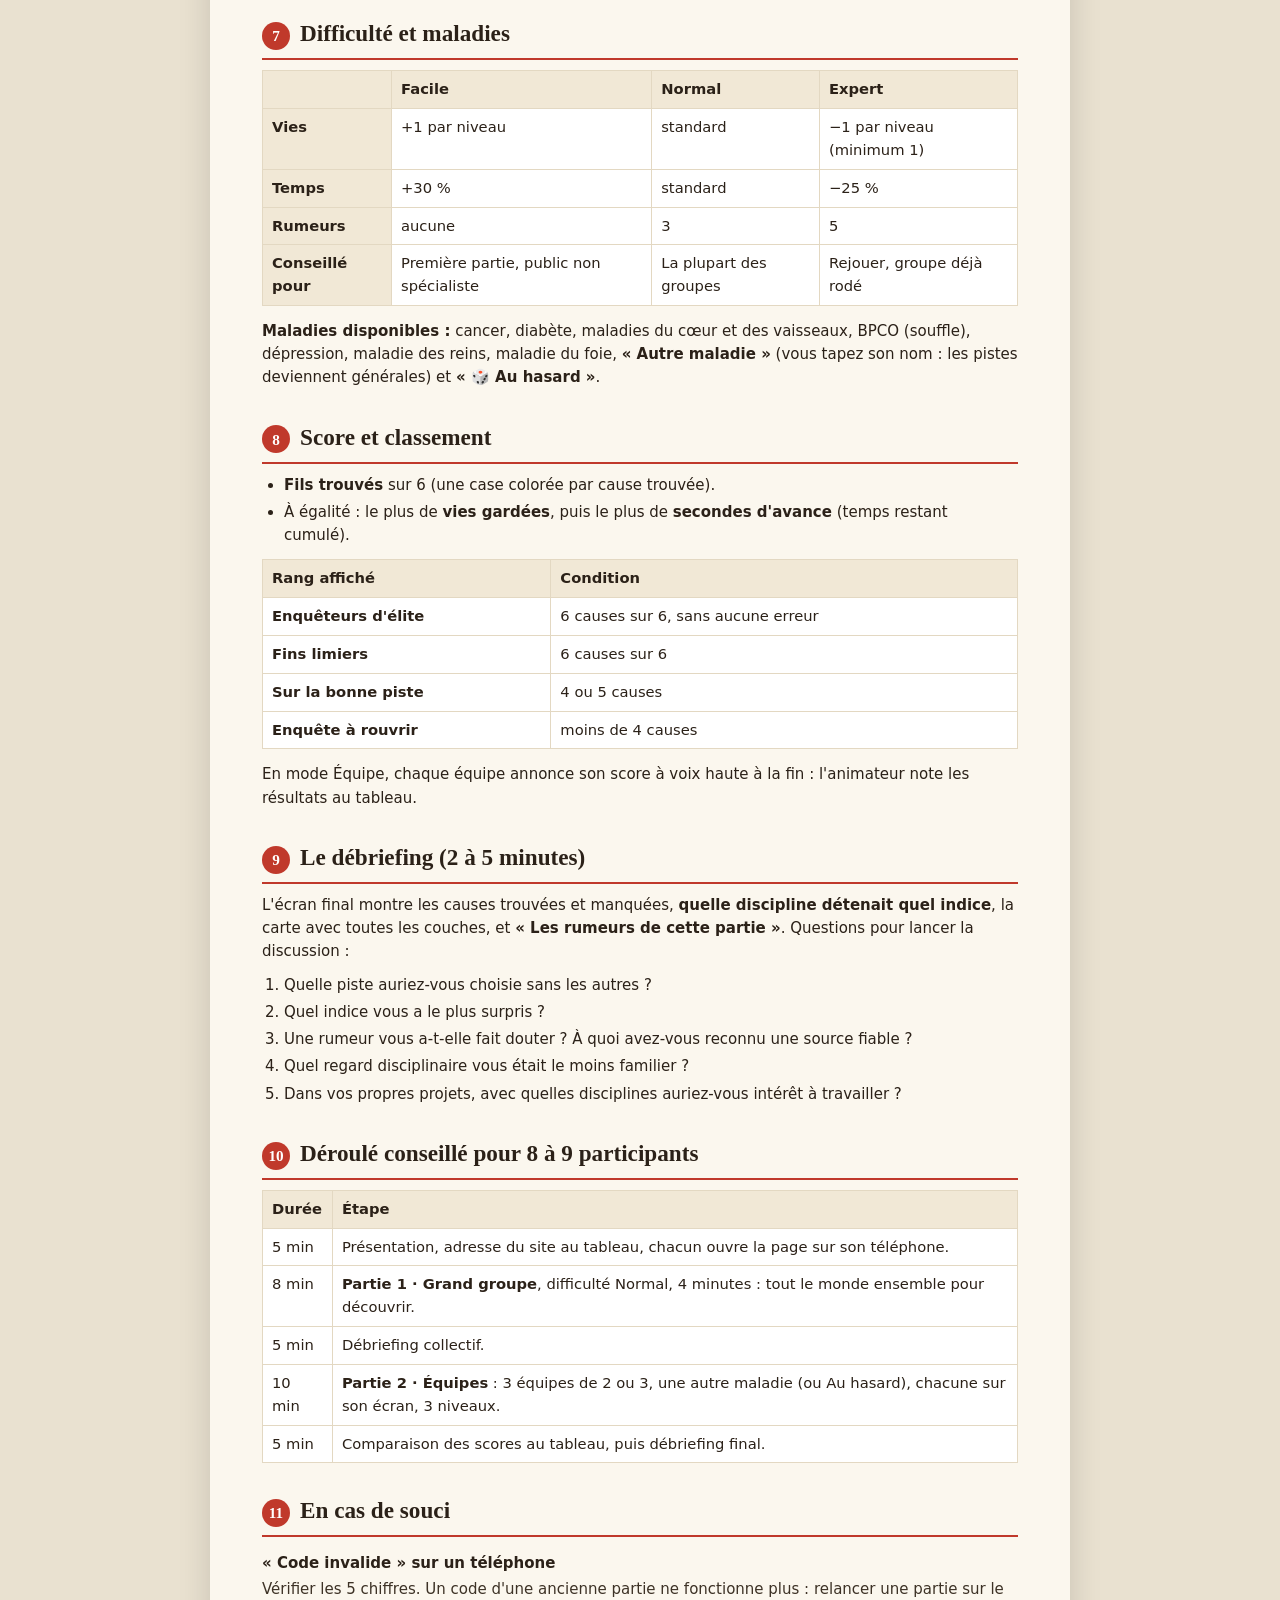
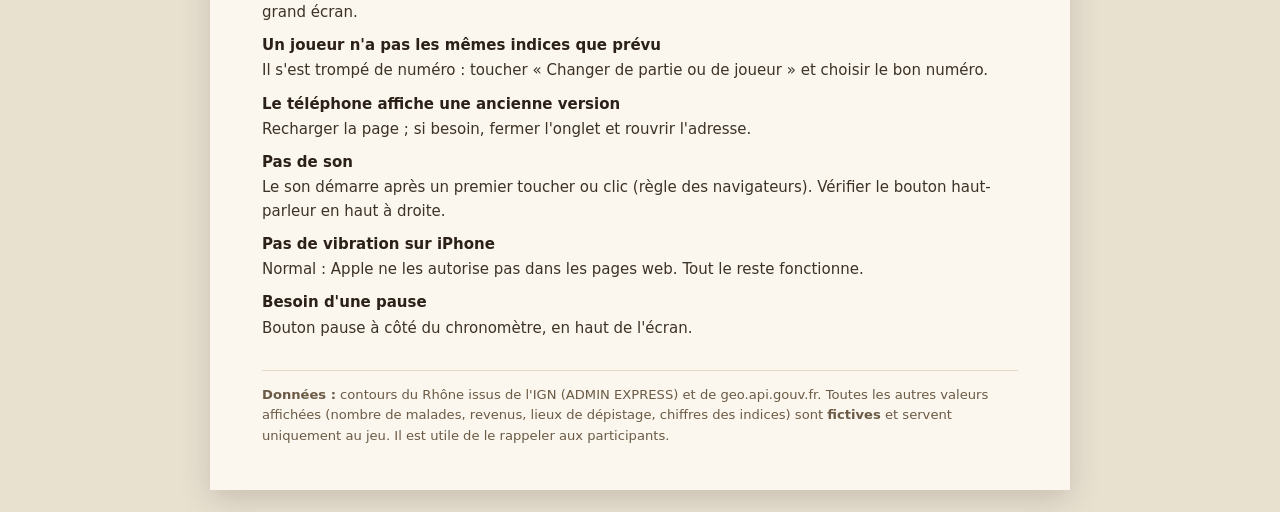
==== commit af4ae639: "Énigme Hôpital mystère : vrais contours des hôpitaux et des arrondissements de Lyon Co-Authored-By: " ====
--- a/notice.html
+++ b/notice.html
@@ -171,12 +171,19 @@
   <p class="small">Les noms, le type (CA/CC), la position et le fait de toucher la Métropole sont réels ; les autres données des fiches sont inventées et changent à chaque partie.</p>
 
   <h3>Variante : l'énigme « Photo mystère »</h3>
-  <p>Réglage <b>« Énigme finale »</b> sur l'accueil : <i>Camion de dépistage</i>, <i>Photo mystère</i> ou <i>Au hasard</i>.
+  <p>Réglage <b>« Énigme finale »</b> sur l'accueil : <i>Camion de dépistage</i>, <i>Photo mystère</i>, <i>Hôpital mystère</i> ou <i>Au hasard</i>.
     Dans la photo mystère, une photo de terrain a perdu sa géolocalisation : il faut retrouver où elle a été prise pour l'intégrer au SIG.
     La photo est une <b>vraie caserne de pompiers du Rhône</b> (données ouvertes SDMIS, data.grandlyon.com). L'écran montre la photo,
     la carte avec des cercles de 10, 25 et 40 km autour du Centre Léon Bérard, et 8 à 12 lieux possibles. Chaque joueur a un indice
     (« au nord du Centre Léon Bérard », « à moins de 25 km », « hors de la Métropole »…). On écarte les lieux un à un ; il n'en reste qu'un.
     <b>La photo demande une connexion Internet</b> ; sans elle, les indices et la carte suffisent.</p>
+
+  <h3>Variante : l'énigme « Hôpital mystère »</h3>
+  <p>Dans la base de données des établissements de santé, une <b>emprise</b> (le contour d'un bâtiment) a perdu son nom : sans nom, impossible de relier
+    les patients de la cohorte à leur hôpital. L'écran montre la silhouette du bâtiment, la carte des <b>9 arrondissements de Lyon</b> avec des cercles
+    de 3, 6 et 10 km autour du Centre Léon Bérard, et 8 à 12 établissements possibles (nom, arrondissement, surface, date de la fiche, SIRET).
+    Chaque joueur a un indice (« arrondissement impair », « à l'est du Rhône », « son nom commence par Clinique », « emprise de plus de 2 hectares »…).
+    Les contours sont <b>réels</b> (Métropole de Lyon, data.grandlyon.com) et fonctionnent <b>sans Internet</b>.</p>
 
   <!-- 6 -->
   <h2><span class="n">6</span>Les trois modes de jeu</h2>
